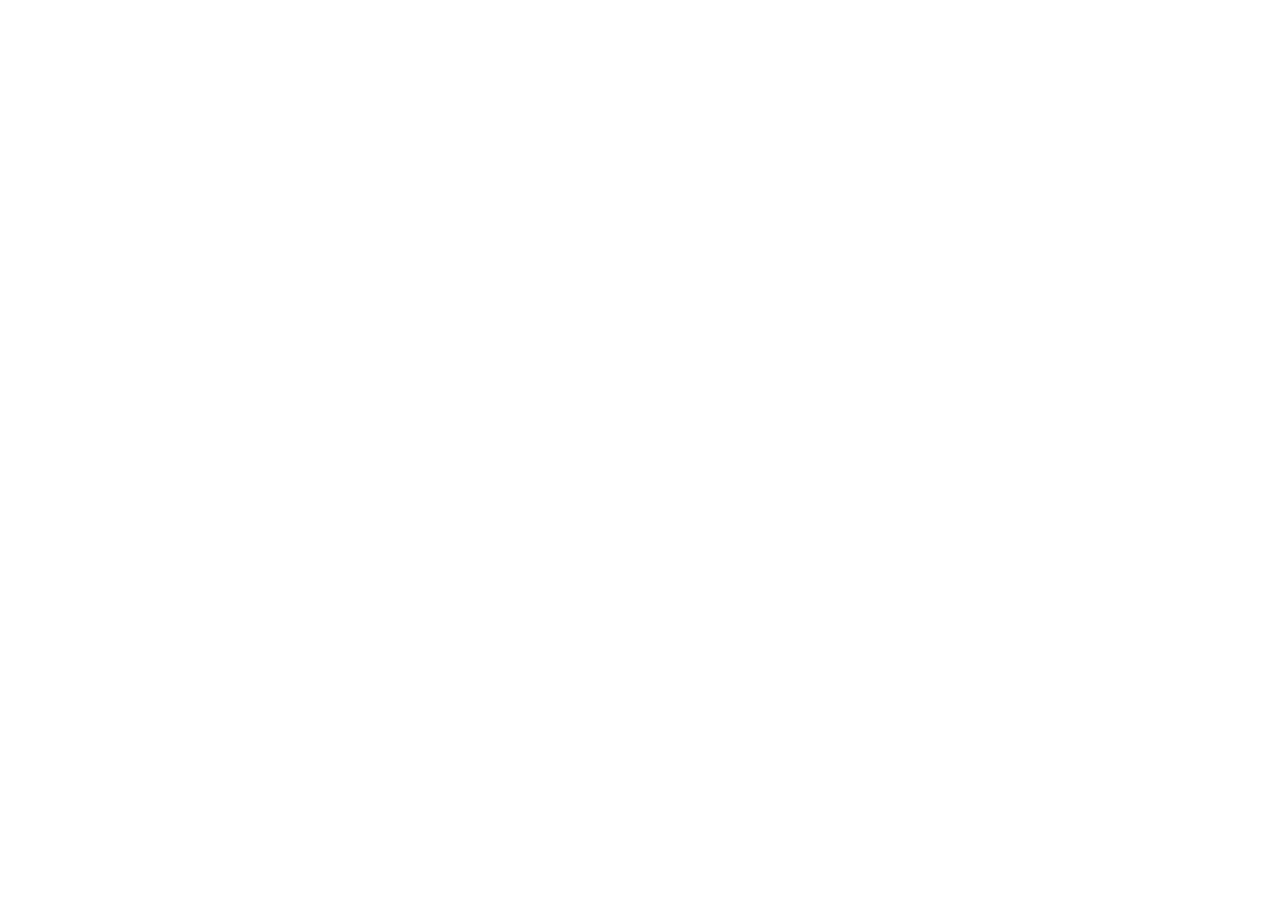
==== index.html @ 380746e8 "Publish teacher language impact initiative" ====
<!doctype html>
<html lang="ar" dir="rtl">
<head>
  <meta charset="utf-8">
  <meta name="viewport" content="width=device-width, initial-scale=1">
  <meta name="theme-color" content="#1B8354">
  <meta name="description" content="مبادرة المعلم لغة وأثر — معهد تعليم اللغة العربية بالجامعة الإسلامية بالمدينة المنورة">
  <title>المعلم لغة وأثر</title>
  <link rel="stylesheet" href="style.css?v=6">
</head>
<body>
  <svg class="svg-sprite" aria-hidden="true" focusable="false">
    <symbol id="i-globe" viewBox="0 0 24 24">
      <circle cx="12" cy="12" r="9"></circle><path d="M3 12h18M12 3c2.5 2.5 3.8 5.5 3.8 9S14.5 18.5 12 21c-2.5-2.5-3.8-5.5-3.8-9S9.5 5.5 12 3Z"></path>
    </symbol>
    <symbol id="i-book" viewBox="0 0 24 24">
      <path d="M4 5.5A2.5 2.5 0 0 1 6.5 3H11a3 3 0 0 1 3 3v15a3 3 0 0 0-3-3H6.5A2.5 2.5 0 0 0 4 20.5v-15Z"></path><path d="M20 5.5A2.5 2.5 0 0 0 17.5 3H14v18a3 3 0 0 1 3-3h.5a2.5 2.5 0 0 1 2.5 2.5v-15Z"></path>
    </symbol>
    <symbol id="i-heart" viewBox="0 0 24 24">
      <path d="M20.8 5.7a5.4 5.4 0 0 0-7.6 0L12 6.9l-1.2-1.2a5.4 5.4 0 1 0-7.6 7.6L12 22l8.8-8.7a5.4 5.4 0 0 0 0-7.6Z"></path>
    </symbol>
    <symbol id="i-levels" viewBox="0 0 24 24">
      <path d="M4 18h4v2H4zM10 13h4v7h-4zM16 6h4v14h-4z"></path><path d="m5 12 5-5 3 3 6-7"></path>
    </symbol>
    <symbol id="i-pen" viewBox="0 0 24 24">
      <path d="m4 20 4.5-1 10-10a2.1 2.1 0 0 0-3-3l-10 10L4 20Z"></path><path d="m14.5 7.5 3 3"></path>
    </symbol>
    <symbol id="i-spark" viewBox="0 0 24 24">
      <path d="m12 2 1.4 4.6L18 8l-4.6 1.4L12 14l-1.4-4.6L6 8l4.6-1.4L12 2ZM19 14l.8 2.2L22 17l-2.2.8L19 20l-.8-2.2L16 17l2.2-.8L19 14ZM5 14l.8 2.2L8 17l-2.2.8L5 20l-.8-2.2L2 17l2.2-.8L5 14Z"></path>
    </symbol>
    <symbol id="i-plus" viewBox="0 0 24 24"><path d="M12 5v14M5 12h14"></path></symbol>
    <symbol id="i-send" viewBox="0 0 24 24"><path d="m22 2-7 20-4-9-9-4 20-7Z"></path><path d="M22 2 11 13"></path></symbol>
    <symbol id="i-quote" viewBox="0 0 24 24"><path d="M9 11H5a4 4 0 0 0-4 4v4h8v-8ZM23 11h-4a4 4 0 0 0-4 4v4h8v-8Z"></path><path d="M5 11c0-3.5 1.6-6.1 4-8M19 11c0-3.5 1.6-6.1 4-8"></path></symbol>
    <symbol id="i-world" viewBox="0 0 24 24"><circle cx="12" cy="12" r="9"></circle><path d="M3.6 9h16.8M3.6 15h16.8M12 3c2 2.2 3 5.2 3 9s-1 6.8-3 9c-2-2.2-3-5.2-3-9s1-6.8 3-9Z"></path></symbol>
    <symbol id="i-shield" viewBox="0 0 24 24"><path d="M12 3 4 6v6c0 5 3.4 8.3 8 10 4.6-1.7 8-5 8-10V6l-8-3Z"></path><path d="m8.5 12 2.2 2.2 4.8-5"></path></symbol>
    <symbol id="i-chevron" viewBox="0 0 24 24"><path d="m9 18 6-6-6-6"></path></symbol>
  </svg>
  <header class="site-header">
    
    <div class="container header-inner">
      <a class="brand" href="#top" aria-label="الجامعة الإسلامية بالمدينة المنورة - العودة إلى بداية الصفحة">
        <img class="iu-logo" src="https://cdn.iu.edu.sa/NDS-iu/assets/img/iu-logo.svg" alt="شعار الجامعة الإسلامية بالمدينة المنورة">
        <span class="brand-unit">معهد تعليم اللغة العربية لغير الناطقين بها</span>
      </a>
      <nav class="nav" id="mainNav" aria-label="التنقل الرئيسي">
        <a href="#about">المبادرة</a>
        <a href="#language">لغة</a>
        <a href="#impact">أثر</a>
        <a href="#wall">جدار الأثر</a>
      </nav>
      <div class="header-actions">
        <button id="menuButton" class="menu-button" type="button" aria-label="فتح القائمة" aria-controls="mainNav" aria-expanded="false">
          <span></span><span></span><span></span>
        </button>
        <button id="languageButton" class="language-button" type="button" title="عرض الصفحة بلغة الطالب">
          <svg class="icon" aria-hidden="true" focusable="false"><use href="#i-globe"></use></svg>
          <span id="languageStatus">لغة الطالب</span>
        </button>
        <a class="btn btn-small" href="#participate"><svg class="icon" aria-hidden="true"><use href="#i-pen"></use></svg><span>شارك بأثرك</span></a>
      </div>
    </div>
    <div class="mobile-nav-wrap" id="mobileNavWrap">
      <nav class="mobile-nav" aria-label="التنقل للجوال">
        <a href="#about">المبادرة</a>
        <a href="#language">لغة</a>
        <a href="#impact">أثر</a>
        <a href="#wall">جدار الأثر</a>
        <a class="mobile-cta" href="#participate"><svg class="icon" aria-hidden="true"><use href="#i-pen"></use></svg><span>شارك بأثرك</span></a>
      </nav>
    </div>
  </header>

  <div class="language-notice" id="languageNotice" hidden>
    <div class="container language-notice-inner">
      <span id="languageNoticeText">يتم ضبط لغة الواجهة تلقائيًا حسب لغة جهاز الطالب.</span>
      <a id="keepArabic" href="?stay=ar">العربية الأصلية</a>
    </div>
  </div>

  <main id="top">
    <section class="hero">
      <div class="hero-pattern" aria-hidden="true"></div>
      <div class="container hero-grid">
        <div class="hero-copy">
          <span class="eyebrow">مبادرة تعليمية بمناسبة اليوم العالمي للمعلم</span>
          <h1 translate="no"><span class="title-main">المعلم</span><br><span class="title-sub">لغة وأثر</span></h1>
          <p class="hero-lead">نتعلّم العربية… ونكتب أثرَ من علّمنا.</p>
          <p class="hero-text">تجربة لغوية تفاعلية تجعل من الاحتفاء بالمعلم موقفًا حقيقيًا لاستخدام العربية في التعبير، والكتابة، والتحدث، واستحضار الأثر.</p>
          <div class="hero-actions">
            <a class="btn" href="#participate"><svg class="icon" aria-hidden="true"><use href="#i-pen"></use></svg><span>ابدأ المشاركة</span></a>
            <a class="btn btn-ghost" href="#language"><svg class="icon" aria-hidden="true"><use href="#i-book"></use></svg><span>استكشف الأنشطة</span></a>
          </div>
          <div class="hero-metrics" aria-label="محاور المبادرة">
            <div><b>4</b><span>مستويات لغوية</span></div>
            <div><b>2</b><span>مساران: لغة وأثر</span></div>
            <div><b>100+</b><span>لغة مساندة للواجهة</span></div>
          </div>
        </div>

        <div class="hero-card">
          <div class="quote-mark">“</div>
          <p translate="no">كان معلمي يطلب مني أن أتحدث بالعربية حتى لو أخطأت. واليوم أصبحت أكثر ثقة.</p>
          <div class="student">
            <span class="avatar">ط</span>
            <div><strong>طالب في المعهد</strong><small>قصة أثر</small></div>
          </div>
          <div class="mini-tags" translate="no"><span>الثقة</span><span>الصبر</span><span>العربية</span></div>
        </div>
      </div>
    </section>

    <section class="section" id="about">
      <div class="container">
        <div class="section-heading">
          <span class="kicker">الغاية</span>
          <h2>تنمية قدرات طلاب معهد تعليم اللغة العربية</h2>
          <p>من خلال أنشطة لغوية قصيرة وهادفة تربط تعلم العربية بتجربة إنسانية أصيلة: أثر المعلم في الطالب.</p>
        </div>
        <div class="pillars">
          <article>
            <span class="feature-icon" aria-hidden="true"><svg class="icon icon-lg"><use href="#i-book"></use></svg></span>
            <span class="num">01</span>
            <h3>استخدام اللغة</h3>
            <p>مفردات وتراكيب وتعبير شفهي وكتابي في سياقات حقيقية.</p>
          </article>
          <article>
            <span class="feature-icon" aria-hidden="true"><svg class="icon icon-lg"><use href="#i-heart"></use></svg></span>
            <span class="num">02</span>
            <h3>توثيق الأثر</h3>
            <p>رسائل وقصص قصيرة تحفظ أثر المعلم في تجربة الطالب.</p>
          </article>
          <article>
            <span class="feature-icon" aria-hidden="true"><svg class="icon icon-lg"><use href="#i-levels"></use></svg></span>
            <span class="num">03</span>
            <h3>تنوع المستويات</h3>
            <p>من جملة بسيطة للمبتدئ إلى قصة ومقال ومقابلة للمتقدم.</p>
          </article>
        </div>
      </div>
    </section>

    <section class="section section-soft" id="language">
      <div class="container">
        <div class="section-heading row-heading">
          <div>
            <span class="kicker">المسار الأول</span>
            <div class="title-with-icon"><span class="section-icon" aria-hidden="true"><svg class="icon icon-lg"><use href="#i-book"></use></svg></span><h2 translate="no">لغة</h2></div>
          </div>
          <p>اختر مستواك، ثم استخدم العربية لتصف المعلم وتعبّر عن أثره. تبقى مفردات التدريب والنماذج بالعربية مهما كانت لغة واجهة الطالب.</p>
        </div>

        <div class="level-tabs" role="tablist" aria-label="المستويات اللغوية">
          <button class="level-tab active" data-level="1">المستوى الأول</button>
          <button class="level-tab" data-level="2">المستوى الثاني</button>
          <button class="level-tab" data-level="3">المستوى الثالث</button>
          <button class="level-tab" data-level="4">المستوى الرابع</button>
        </div>

        <div class="level-panel" id="levelPanel">
          <div>
            <span class="panel-label">مفردات عربية</span>
            <div class="chips" id="levelWords" translate="no"></div>
          </div>
          <div>
            <span class="panel-label">مهمتك</span>
            <h3 id="levelTitle"></h3>
            <p id="levelTask"></p>
            <div class="example" id="levelExample" translate="no"></div>
          </div>
        </div>
      </div>
    </section>

    <section class="section" id="impact">
      <div class="container split">
        <div>
          <span class="kicker">المسار الثاني</span>
          <div class="title-with-icon"><span class="section-icon impact" aria-hidden="true"><svg class="icon icon-lg"><use href="#i-heart"></use></svg></span><h2 translate="no">أثر</h2></div>
          <p class="large-copy">ما الأثر الذي تركه معلمك؟ اختر بداية عربية، ثم أكملها بلغتك العربية أنت.</p>
          <div class="prompt-list" translate="no">
            <button data-prompt="علمني معلمي أن ">علمني…</button>
            <button data-prompt="شجعني معلمي على ">شجعني على…</button>
            <button data-prompt="لن أنسى عندما ">لن أنسى عندما…</button>
            <button data-prompt="أشكره لأنه ">أشكره لأنه…</button>
          </div>
        </div>
        <aside class="impact-card">
          <span class="impact-label"><svg class="icon" aria-hidden="true"><use href="#i-spark"></use></svg><span>معلمي في ثلاث كلمات</span></span>
          <div class="word-cloud" id="wordCloud" translate="no">
            <b>الصبر</b><span>العلم</span><strong>القدوة</strong><i>التشجيع</i><span>الرحمة</span><b>الإخلاص</b>
          </div>
          <form id="threeWordsForm">
            <label for="threeWords">أضف ثلاث كلمات عربية</label>
            <input id="threeWords" maxlength="40" placeholder="مثال: صبور، مشجع، قدوة" translate="no">
            <button class="btn btn-dark" type="submit"><svg class="icon" aria-hidden="true"><use href="#i-plus"></use></svg><span>أضفها</span></button>
          </form>
        </aside>
      </div>
    </section>

    <section class="section section-dark" id="participate">
      <div class="container form-grid">
        <div>
          <span class="kicker kicker-light">شارك الآن</span>
          <h2>اكتب أثرَ معلمك</h2>
          <p>اكتب رسالة قصيرة بالعربية. يمكن أن تبدأ بجملة واحدة فقط؛ الأهم أن تكون من تجربتك.</p>
          <div class="privacy-note"><svg class="icon" aria-hidden="true"><use href="#i-shield"></use></svg><span>لغة الإرشادات تتكيف مع الطالب، أما الإجابة فهدفها ممارسة العربية. تُرسل المشاركة إلى إدارة المبادرة للمراجعة، ويظهر اسمك ودولتك ومستواك ورسالتك للعامة بعد اعتمادها. يمكنك ترك الاسم فارغًا.</span></div>
        </div>

        <form class="impact-form" id="impactForm">
          <div class="field-grid">
            <label>اسم الطالب <small>(اختياري)</small>
              <input name="student" maxlength="40" placeholder="اسمك">
            </label>
            <label>الدولة
              <input name="country" maxlength="40" placeholder="مثال: إندونيسيا" required>
            </label>
          </div>
          <div class="field-grid">
            <label>المستوى
              <select name="level" required>
                <option value="">اختر</option>
                <option>المستوى الأول</option>
                <option>المستوى الثاني</option>
                <option>المستوى الثالث</option>
                <option>المستوى الرابع</option>
              </select>
            </label>
            <label>اسم المعلم <small>(اختياري)</small>
              <input name="teacher" maxlength="40" placeholder="اسم المعلم">
            </label>
          </div>
          <label>رسالتك بالعربية
            <textarea id="messageField" name="message" maxlength="280" rows="5" placeholder="علمني معلمي أن..." required translate="no"></textarea>
            <span class="counter"><b id="charCount">0</b>/280</span>
          </label>
          <button class="btn btn-light" type="submit"><svg class="icon" aria-hidden="true"><use href="#i-send"></use></svg><span>أرسل للمراجعة</span></button>
          <p class="form-status" id="formStatus" role="status"></p>
        </form>
      </div>
    </section>

    <section class="section" id="wall">
      <div class="container">
        <div class="section-heading row-heading">
          <div>
            <span class="kicker">قصص الطلاب</span>
            <div class="title-with-icon"><span class="section-icon quote" aria-hidden="true"><svg class="icon icon-lg"><use href="#i-quote"></use></svg></span><h2>جدار الأثر</h2></div>
          </div>
          <p>نماذج من الكلمات العربية التي تبقى بعد انتهاء الدرس.</p>
        </div>
        <p id="wallStatus" role="status"></p>
        <button id="wallRetry" class="btn btn-ghost" type="button">تحديث المشاركات</button>
        <div class="wall-grid" id="wallGrid" translate="no"></div>
      </div>
    </section>

    <section class="section section-soft">
      <div class="container closing">
        <span class="kicker">من العالم إلى المدينة</span>
        <div class="title-with-icon title-center"><span class="section-icon world" aria-hidden="true"><svg class="icon icon-lg"><use href="#i-world"></use></svg></span><h2>لغة تجمعنا، وأثر يبقى.</h2></div>
        <p>طلاب من ثقافات متعددة يلتقون في المدينة المنورة ويتعلمون العربية، ولكل واحد منهم قصة مع معلم ترك أثرًا.</p>
        <a class="btn" href="#participate"><svg class="icon" aria-hidden="true"><use href="#i-pen"></use></svg><span>اكتب قصتك</span></a>
      </div>
    </section>
  </main>

  <footer>
    <div class="container footer-inner">
      <div>
        <strong translate="no">المعلم لغة وأثر</strong>
        <span>معهد تعليم اللغة العربية لغير الناطقين بها</span>
      </div>
      <small>نموذج أولي للمبادرة — الجامعة الإسلامية بالمدينة المنورة</small>
    </div>
  </footer>

  <script src="supabase-config.js?v=1"></script>
  <script src="supabase-client.js?v=1"></script>
  <script src="script.js?v=7"></script>
</body>
</html>
---- style.css ----
:root{
  --green:#1B8354;
  --green-2:#166A45;
  --green-3:#F3FCF6;
  --green-pressed:#104631;
  --ink:#161616;
  --cream:#F8F9FB;
  --gold:#DBA102;
  --purple:#80519F;
  --white:#FFFFFF;
  --line:#D2D6DB;
  --muted:#596472;
  --control:#6C737F;
  --shadow:0 4px 8px -2px rgba(16,24,40,.10),0 2px 4px -2px rgba(16,24,40,.06);
  --radius:4px;
}
*{box-sizing:border-box;min-width:0}
html{scroll-behavior:smooth;-webkit-text-size-adjust:100%;text-size-adjust:100%}
body{margin:0;font-family:"Tahoma","Arial","Noto Sans Arabic",sans-serif;color:var(--ink);background:#fff;line-height:1.8;overflow-x:hidden}
img,svg,video,canvas{max-width:100%;height:auto}
a{text-decoration:none;color:inherit}
button,input,textarea,select{font:inherit;max-width:100%}
button,a,input,select,textarea{-webkit-tap-highlight-color:transparent}
button,.btn,.level-tab,.prompt-list button,.language-button,.menu-button{touch-action:manipulation}
.container{width:min(1120px,calc(100% - 36px));margin-inline:auto}

.site-header{position:sticky;top:0;z-index:50;background:rgba(255,255,255,.95);backdrop-filter:blur(14px);border-bottom:1px solid rgba(0,108,53,.08)}
.header-inner{min-height:78px;display:flex;align-items:center;gap:22px}
.brand{display:flex;align-items:center;gap:12px;margin-inline-end:auto;min-width:210px}
.brand-mark{flex:0 0 42px;width:42px;height:42px;display:grid;place-items:center;background:var(--green);color:#fff;border-radius:50%;font-size:22px;font-weight:800;box-shadow:inset 0 0 0 4px rgba(255,255,255,.18)}
.brand strong,.brand small{display:block;line-height:1.45}.brand strong{font-size:14px}.brand small{color:var(--muted);font-size:11px}
.nav{display:flex;gap:20px;font-size:14px;align-items:center}.nav a{white-space:nowrap}.nav a:hover{color:var(--green-2)}
.header-actions{display:flex;align-items:center;gap:9px;flex:0 0 auto}
.language-button{min-height:42px;display:flex;align-items:center;gap:6px;border:1px solid var(--line);background:#fff;border-radius:999px;padding:8px 12px;color:var(--ink);cursor:pointer;font-size:12px;white-space:nowrap}
.language-button:hover{background:var(--green-3);border-color:#BFDCCB}
.menu-button{display:none;width:44px;height:44px;border:1px solid var(--line);background:#fff;border-radius:12px;align-items:center;justify-content:center;flex-direction:column;gap:4px;cursor:pointer}
.menu-button span{display:block;width:19px;height:2px;background:var(--ink);border-radius:99px;transition:.2s}
.menu-button[aria-expanded="true"] span:nth-child(1){transform:translateY(6px) rotate(45deg)}
.menu-button[aria-expanded="true"] span:nth-child(2){opacity:0}
.menu-button[aria-expanded="true"] span:nth-child(3){transform:translateY(-6px) rotate(-45deg)}
.mobile-nav-wrap{display:none}
.mobile-nav{display:grid;gap:4px;padding:8px 18px 16px}
.mobile-nav a{padding:12px 14px;border-radius:12px;font-weight:700}
.mobile-nav a:hover,.mobile-nav a:focus-visible{background:var(--green-3)}
.mobile-nav .mobile-cta{background:var(--green);color:#fff;text-align:center}
.language-notice{background:#161616;color:#fff;font-size:12px}
.language-notice-inner{min-height:38px;display:flex;align-items:center;justify-content:center;gap:16px;padding-block:6px}
.language-notice a{color:#f2dda7;text-decoration:underline}

.btn{display:inline-flex;align-items:center;justify-content:center;min-height:46px;padding:13px 22px;border-radius:999px;border:1px solid var(--green);background:var(--green);color:#fff;font-weight:700;cursor:pointer;transition:.2s;text-align:center}
.btn:hover{transform:translateY(-1px);background:var(--green-2)}.btn-small{min-height:40px;padding:9px 16px;font-size:13px}.btn-ghost{background:transparent;color:var(--green)}.btn-dark{background:#161616;border-color:#161616}.btn-light{background:#fff;color:var(--green);border-color:#fff}

.hero{position:relative;overflow:hidden;background:linear-gradient(135deg,#f5f8f5 0%,#fff 48%,#edf5f1 100%);padding:clamp(58px,8vw,92px) 0 clamp(56px,7vw,76px)}
.hero-pattern{position:absolute;inset:-80px -80px auto auto;width:min(420px,65vw);aspect-ratio:1;border:1px solid rgba(0,108,53,.10);border-radius:50%;box-shadow:0 0 0 44px rgba(0,108,53,.03),0 0 0 88px rgba(0,108,53,.02)}
.hero-grid{display:grid;grid-template-columns:minmax(0,1.2fr) minmax(300px,.8fr);gap:clamp(34px,6vw,72px);align-items:center;position:relative}
.eyebrow,.kicker{display:inline-block;color:var(--green);font-size:13px;font-weight:800;letter-spacing:.04em;margin-bottom:12px}
.hero h1{font-size:clamp(48px,7vw,92px);line-height:1.04;margin:0 0 20px;letter-spacing:-.045em;overflow-wrap:anywhere}.hero h1 span{color:var(--green)}
.hero-lead{font-size:clamp(20px,2.3vw,25px);font-weight:700;margin:0 0 12px}.hero-text{max-width:690px;color:var(--muted);font-size:clamp(15px,1.6vw,17px)}
.hero-actions{display:flex;gap:12px;margin-top:28px;flex-wrap:wrap}
.hero-metrics{display:grid;grid-template-columns:repeat(3,minmax(0,1fr));gap:20px;margin-top:40px;padding-top:24px;border-top:1px solid var(--line)}
.hero-metrics div{display:flex;flex-direction:column}.hero-metrics b{font-size:26px;color:var(--green)}.hero-metrics span{font-size:12px;color:var(--muted)}
.hero-card{background:var(--green);color:#fff;border-radius:32px;padding:clamp(26px,4vw,34px);box-shadow:var(--shadow);transform:rotate(-1.2deg);position:relative;overflow:hidden;max-width:100%}
.hero-card:after{content:"";position:absolute;width:180px;height:180px;border-radius:50%;border:1px solid rgba(255,255,255,.15);inset-inline-start:-60px;bottom:-70px}
.quote-mark{font-size:72px;line-height:.8;color:#D1AE64}.hero-card>p{font-size:clamp(18px,2.2vw,22px);line-height:1.8}
.student{display:flex;gap:12px;align-items:center}.student .avatar{flex:0 0 42px;width:42px;height:42px;border-radius:50%;display:grid;place-items:center;background:#fff;color:var(--green);font-weight:800}
.student strong,.student small{display:block}.student small{opacity:.7}.mini-tags{display:flex;gap:8px;margin-top:26px;flex-wrap:wrap}.mini-tags span{border:1px solid rgba(255,255,255,.24);padding:6px 10px;border-radius:99px;font-size:12px}

.section{padding:clamp(58px,8vw,86px) 0}.section-soft{background:var(--cream)}.section-dark{background:var(--green);color:#fff}
.section-heading{max-width:760px;margin-bottom:38px}.section-heading h2,.split h2,.form-grid h2,.closing h2{font-size:clamp(32px,5vw,58px);line-height:1.2;margin:0 0 14px;overflow-wrap:anywhere}
.section-heading p,.large-copy,.form-grid>div>p,.closing p{font-size:clamp(16px,1.8vw,18px);color:var(--muted);margin:0}
.row-heading{max-width:none;display:flex;justify-content:space-between;align-items:end;gap:36px}.row-heading>p{max-width:500px}
.pillars{display:grid;grid-template-columns:repeat(3,minmax(0,1fr));gap:18px}.pillars article{border:1px solid var(--line);border-radius:var(--radius);padding:clamp(22px,3vw,28px);background:#fff}
.pillars .num{color:var(--gold);font-weight:800}.pillars h3{font-size:23px;margin:26px 0 8px}.pillars p{color:var(--muted);margin:0}

.level-tabs{display:flex;gap:10px;flex-wrap:wrap;margin-bottom:22px}.level-tab{min-height:44px;border:1px solid #D7E3DC;background:#fff;color:var(--ink);padding:10px 18px;border-radius:999px;cursor:pointer}
.level-tab.active{background:var(--green);color:#fff;border-color:var(--green)}
.level-panel{display:grid;grid-template-columns:minmax(0,.8fr) minmax(0,1.2fr);gap:clamp(26px,4vw,44px);background:#fff;border:1px solid var(--line);padding:clamp(24px,4vw,34px);border-radius:28px;box-shadow:0 12px 40px rgba(0,75,38,.05)}
.panel-label{display:block;color:var(--gold);font-size:12px;font-weight:800;margin-bottom:10px}.chips{display:flex;gap:8px;flex-wrap:wrap}.chips span{background:var(--green-3);padding:7px 11px;border-radius:10px;color:var(--green);font-size:14px}
.level-panel h3{font-size:clamp(22px,3vw,26px);margin:0 0 8px}.level-panel p{color:var(--muted)}.example{margin-top:18px;padding:18px;border-inline-start:4px solid var(--gold);background:#FAF8F3;border-radius:12px}

.split{display:grid;grid-template-columns:repeat(2,minmax(0,1fr));gap:clamp(34px,6vw,70px);align-items:center}
.prompt-list{display:grid;grid-template-columns:repeat(2,minmax(0,1fr));gap:10px;margin-top:26px}.prompt-list button{min-height:54px;border:1px solid var(--line);background:#fff;padding:16px;text-align:start;border-radius:14px;cursor:pointer;color:var(--green);font-weight:800}
.prompt-list button:hover{background:var(--green-3)}
.impact-card{background:var(--cream);border-radius:30px;padding:clamp(24px,4vw,32px);border:1px solid #E6E1D7}.impact-label{font-weight:800;color:var(--green)}
.word-cloud{min-height:190px;display:flex;align-items:center;justify-content:center;gap:16px 22px;flex-wrap:wrap;padding:28px}.word-cloud b{font-size:30px;color:var(--green)}.word-cloud strong{font-size:24px}.word-cloud i{font-style:normal;color:var(--gold);font-size:20px}
.impact-card form{display:grid;gap:10px}
.impact-card input,.impact-form input,.impact-form select,.impact-form textarea{width:100%;border:1px solid rgba(0,108,53,.18);border-radius:12px;padding:13px 14px;background:#fff;outline:none;font-size:16px}
.impact-card input,.impact-form input,.impact-form select{min-height:48px}
.impact-card input:focus,.impact-form input:focus,.impact-form select:focus,.impact-form textarea:focus{border-color:var(--gold);box-shadow:0 0 0 3px rgba(184,154,91,.13)}

.form-grid{display:grid;grid-template-columns:minmax(0,.75fr) minmax(0,1.25fr);gap:clamp(34px,5vw,60px);align-items:start}
.section-dark .kicker{color:#D1AE64}.form-grid>div>p{color:rgba(255,255,255,.75)}
.privacy-note{margin-top:26px;padding:14px 16px;border:1px solid rgba(255,255,255,.18);border-radius:14px;font-size:12px;color:rgba(255,255,255,.75)}
.impact-form{background:#fff;color:var(--ink);border-radius:28px;padding:clamp(22px,4vw,28px);box-shadow:0 24px 60px rgba(0,0,0,.13);display:grid;gap:16px}
.field-grid{display:grid;grid-template-columns:repeat(2,minmax(0,1fr));gap:14px}.impact-form label{font-weight:700;font-size:13px}.impact-form label small{font-weight:400;color:var(--muted)}
.impact-form textarea{resize:vertical;min-height:140px}.counter{display:block;text-align:end;color:var(--muted);font-size:11px}.form-status{min-height:22px;margin:0;color:var(--green);font-size:13px}

.wall-grid{display:grid;grid-template-columns:repeat(3,minmax(0,1fr));gap:16px}.wall-card{border:1px solid var(--line);border-radius:22px;padding:24px;background:#fff;display:flex;flex-direction:column;gap:18px;min-height:230px}
.wall-card .flag{font-size:12px;color:var(--gold);font-weight:800}.wall-card blockquote{margin:0;font-size:17px;line-height:1.9;flex:1;overflow-wrap:anywhere}
.wall-card footer{background:none;color:var(--muted);font-size:12px;border-top:1px solid var(--line);padding-top:14px}.wall-card.new{animation:pop .35s ease both}
@keyframes pop{from{opacity:0;transform:translateY(8px)}to{opacity:1;transform:none}}
.closing{text-align:center;max-width:760px}.closing p{margin:0 auto 26px}
.footer-inner{min-height:110px;display:flex;align-items:center;justify-content:space-between;gap:30px}.footer-inner strong,.footer-inner span{display:block}.footer-inner span,.footer-inner small{color:var(--muted);font-size:12px}

html[dir="ltr"] .hero-card{transform:rotate(1.2deg)}
html[dir="ltr"] [translate="no"]{direction:rtl;text-align:right}

@media (min-width:1180px){
  .container{width:min(1180px,calc(100% - 64px))}
  .hero-grid{grid-template-columns:minmax(0,1.15fr) minmax(360px,.85fr)}
}

@media (min-width:768px) and (max-width:1099px){
  .container{width:min(920px,calc(100% - 48px))}
  .nav{display:none}
  .menu-button{display:flex}
  .hero-grid{grid-template-columns:minmax(0,1fr) minmax(280px,.72fr);gap:34px}
  .hero h1{font-size:clamp(52px,7.2vw,72px)}
  .hero-card>p{font-size:19px}
  .pillars{grid-template-columns:repeat(3,minmax(0,1fr));gap:14px}
  .split{grid-template-columns:1fr 1fr;gap:32px}
  .form-grid{grid-template-columns:.8fr 1.2fr;gap:34px}
  .wall-grid{grid-template-columns:repeat(2,minmax(0,1fr))}
}

@media (max-width:767px){
  .container{width:min(100% - 28px,620px)}
  .header-inner{min-height:68px;gap:8px}
  .brand{min-width:0;flex:1}
  .brand-mark{flex-basis:36px;width:36px;height:36px;font-size:19px}
  .brand strong{font-size:11px;white-space:nowrap;overflow:hidden;text-overflow:ellipsis}
  .brand small{display:none}
  .nav{display:none}
  .menu-button{display:flex;order:3}
  .header-actions{gap:6px}
  .header-actions .btn-small{display:none}
  .language-button{min-width:44px;width:44px;height:44px;padding:0;justify-content:center;border-radius:12px}
  .language-button #languageStatus{display:none}
  .mobile-nav-wrap{display:grid;grid-template-rows:0fr;transition:grid-template-rows .22s ease;border-top:1px solid transparent}
  .mobile-nav-wrap.open{grid-template-rows:1fr;border-top-color:var(--line)}
  .mobile-nav{overflow:hidden}
  .language-notice-inner{text-align:center;flex-direction:column;gap:2px;padding:8px 0}
  .hero{padding-top:52px}
  .hero-grid{grid-template-columns:1fr;gap:32px}
  .hero h1{font-size:clamp(45px,14vw,62px)}
  .hero-card{transform:none;max-width:none;border-radius:24px}
  html[dir="ltr"] .hero-card{transform:none}
  .hero-actions{display:grid;grid-template-columns:1fr}
  .hero-actions .btn{width:100%}
  .hero-metrics{gap:10px;margin-top:30px}
  .hero-metrics b{font-size:22px}.hero-metrics span{font-size:10px;line-height:1.45}
  .row-heading{align-items:start;flex-direction:column;gap:10px}
  .pillars{grid-template-columns:1fr}
  .level-tabs{display:grid;grid-template-columns:repeat(2,minmax(0,1fr))}
  .level-tab{width:100%;padding-inline:10px}
  .level-panel{grid-template-columns:1fr;border-radius:22px}
  .split,.form-grid{grid-template-columns:1fr}
  .prompt-list{grid-template-columns:1fr}
  .prompt-list button{min-height:56px}
  .word-cloud{min-height:160px;padding-inline:10px}
  .field-grid{grid-template-columns:1fr}
  .impact-form{border-radius:22px}
  .impact-form .btn{width:100%}
  .wall-grid{grid-template-columns:1fr}
  .wall-card{min-height:auto}
  .footer-inner{align-items:flex-start;flex-direction:column;padding:28px 0;min-height:auto}
}

@media (max-width:390px){
  .container{width:calc(100% - 22px)}
  .brand strong{max-width:190px}
  .hero h1{font-size:43px}
  .hero-metrics{grid-template-columns:1fr;gap:6px}
  .hero-metrics div{padding:8px 0;border-bottom:1px solid var(--line)}
  .hero-metrics div:last-child{border-bottom:0}
  .level-tabs{grid-template-columns:1fr}
  .section-heading h2,.split h2,.form-grid h2,.closing h2{font-size:31px}
}

@media (hover:none){
  .btn:hover{transform:none}
}

@media (prefers-reduced-motion:reduce){
  html{scroll-behavior:auto}
  *,*::before,*::after{animation-duration:.01ms!important;animation-iteration-count:1!important;transition-duration:.01ms!important}
}


/* University official digital identity alignment:
   official IU logo + Platforms Code design tokens */
.site-header{
  background:rgba(255,255,255,.98);
  border-bottom:1px solid var(--line);
  box-shadow:0 1px 2px rgba(16,24,40,.04);
}
.header-inner{min-height:84px}
.brand{
  gap:18px;
  min-width:0;
  align-items:center;
}
.iu-logo{
  width:178px;
  height:auto;
  max-height:58px;
  object-fit:contain;
  flex:0 0 auto;
}
.brand-unit{
  padding-inline-start:18px;
  border-inline-start:1px solid var(--line);
  color:var(--green-pressed);
  font-size:13px;
  font-weight:600;
  line-height:1.55;
  max-width:220px;
}
.nav a{
  color:#384250;
  font-weight:500;
}
.nav a:hover{color:var(--green)}
.language-button{
  border-color:var(--line);
  border-radius:var(--radius);
  color:#384250;
}
.menu-button{border-radius:var(--radius)}
.btn{
  border-radius:var(--radius);
  background:var(--green);
  border-color:var(--green);
  min-height:44px;
  box-shadow:none;
}
.btn:hover{background:var(--green-2);border-color:var(--green-2)}
.btn:active{background:var(--green-pressed);border-color:var(--green-pressed)}
.btn-ghost{
  background:#fff;
  color:var(--green);
  border-color:var(--green);
}
.btn-ghost:hover{background:var(--green-3);color:var(--green-pressed)}

.hero{
  background:
    linear-gradient(90deg,rgba(255,255,255,.97) 0%,rgba(255,255,255,.94) 56%,rgba(243,252,246,.90) 100%),
    url("https://iu.edu.sa/media/Slides/iu-gate-sunset.webp?width=1200&format=webp&quality=70&token=N7SQ6H%2FKdkxufHqJGtOv4z6BuAit31414y%2BHa2KJNxo%3D");
  background-size:cover;
  background-position:center;
}
.hero:after{display:none}
.hero-pattern{display:none}
.hero h1 .title-main{color:var(--ink)}
.hero h1 .title-sub{color:var(--green)}
.eyebrow,.kicker{
  color:var(--green);
  letter-spacing:0;
}
.hero-card{
  background:#fff;
  color:var(--ink);
  border:1px solid var(--line);
  border-top:4px solid var(--green);
  box-shadow:var(--shadow);
  border-radius:var(--radius);
  transform:none;
}
.hero-card:after,.hero-card:before{display:none}
.quote-mark{color:var(--gold)}
.student .avatar{
  background:var(--green-3);
  color:var(--green);
  border:1px solid #B8EACB;
}
.student small{color:var(--muted);opacity:1}
.mini-tags span{
  border-color:#B8EACB;
  color:var(--green-pressed);
  background:var(--green-3);
}

.section-soft{background:var(--cream)}
.section-dark{
  background:var(--green-pressed);
}
.pillars article,.level-panel,.impact-card,.wall-card,.impact-form{
  border-radius:var(--radius);
  box-shadow:none;
}
.pillars article{
  border:1px solid var(--line);
  border-top:4px solid var(--green);
}
.pillars article:nth-child(2){border-top-color:var(--gold)}
.pillars article:nth-child(3){border-top-color:var(--purple)}
.level-tab{border-radius:var(--radius);border-color:var(--line)}
.level-tab.active{
  background:var(--green);
  border-color:var(--green);
  box-shadow:none;
}
.level-panel{border:1px solid var(--line)}
.chips span{
  border:1px solid #B8EACB;
  background:var(--green-3);
  border-radius:var(--radius);
}
.example{
  border-inline-start-color:var(--green);
  border-radius:var(--radius);
  background:var(--green-3);
}
.prompt-list button{
  border-radius:var(--radius);
  border-color:var(--line);
}
.impact-card{
  border:1px solid var(--line);
  border-top:4px solid var(--gold);
  background:#fff;
}
.impact-card input,.impact-form input,.impact-form select,.impact-form textarea{
  border-radius:var(--radius);
  border-color:var(--control);
}
.impact-form{
  border:1px solid var(--line);
  box-shadow:var(--shadow);
}
.wall-card{
  border:1px solid var(--line);
  border-top:3px solid var(--green);
}
.wall-card:nth-child(3n+2){border-top-color:var(--gold)}
.wall-card:nth-child(3n+3){border-top-color:var(--purple)}
footer{
  background:#fff;
  border-top:1px solid var(--line);
}
.footer-inner strong{color:var(--green)}

@media(max-width:767px){
  .header-inner{min-height:70px}
  .iu-logo{width:126px;max-height:44px}
  .brand-unit{display:none}
}
@media(max-width:390px){
  .iu-logo{width:116px}
}

/* Built-in SVG icon system: no external icon library dependency */
.svg-sprite{position:absolute;width:0;height:0;overflow:hidden}
.icon{width:1.15em;height:1.15em;flex:0 0 auto;fill:none;stroke:currentColor;stroke-width:1.8;stroke-linecap:round;stroke-linejoin:round}
.icon-lg{width:24px;height:24px}
.btn,.mobile-cta,.impact-label,.privacy-note,.title-with-icon{display:flex;align-items:center;gap:9px}
.btn .icon{width:18px;height:18px}
.mobile-cta{justify-content:center}
.feature-icon,.section-icon{
  width:44px;height:44px;display:grid;place-items:center;
  background:var(--green-3);color:var(--green);border:1px solid #B8EACB;border-radius:4px;
}
.pillars article:nth-child(2) .feature-icon{background:#FFF8E1;color:#8C6A00;border-color:#F0D67B}
.pillars article:nth-child(3) .feature-icon{background:#F7F1FA;color:var(--purple);border-color:#D9C5E5}
.pillars .num{display:block;margin-top:18px}
.title-with-icon{align-items:center;margin-bottom:10px}
.title-with-icon h2{margin:0}
.section-icon.impact{background:#FFF4F4;color:#A33D3D;border-color:#F0C2C2}
.section-icon.quote{background:#FFF8E1;color:#8C6A00;border-color:#F0D67B}
.section-icon.world{background:#F7F1FA;color:var(--purple);border-color:#D9C5E5}
.title-center{justify-content:center}
.impact-label{font-weight:700}
.privacy-note{align-items:flex-start}
.privacy-note .icon{margin-top:2px;min-width:18px}
button:focus-visible,a:focus-visible,input:focus-visible,select:focus-visible,textarea:focus-visible{
  outline:3px solid rgba(27,131,84,.28);
  outline-offset:3px;
}
button:disabled{opacity:.55;cursor:not-allowed}
.menu-button:focus-visible,.language-button:focus-visible{outline:3px solid rgba(27,131,84,.28);outline-offset:2px}
@media(max-width:767px){
  .feature-icon,.section-icon{width:40px;height:40px}
  .title-center{flex-direction:column}
}
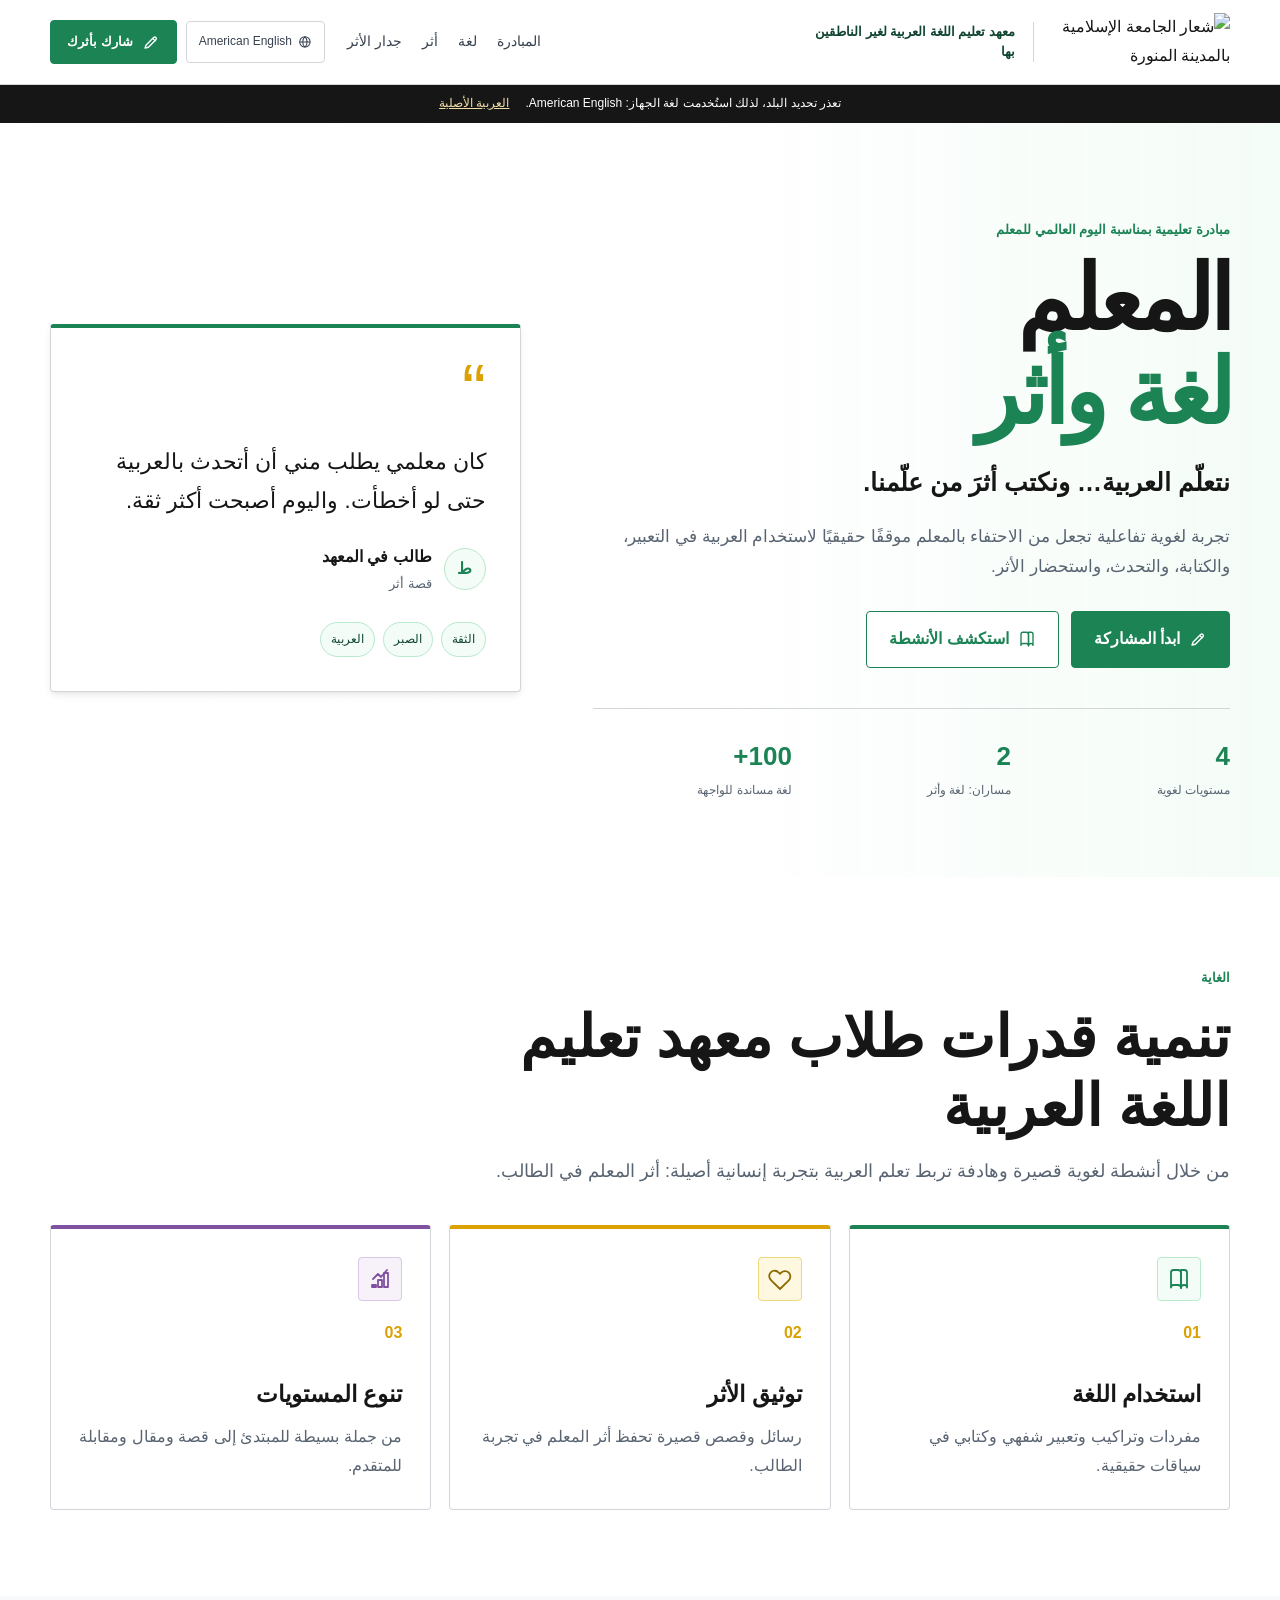
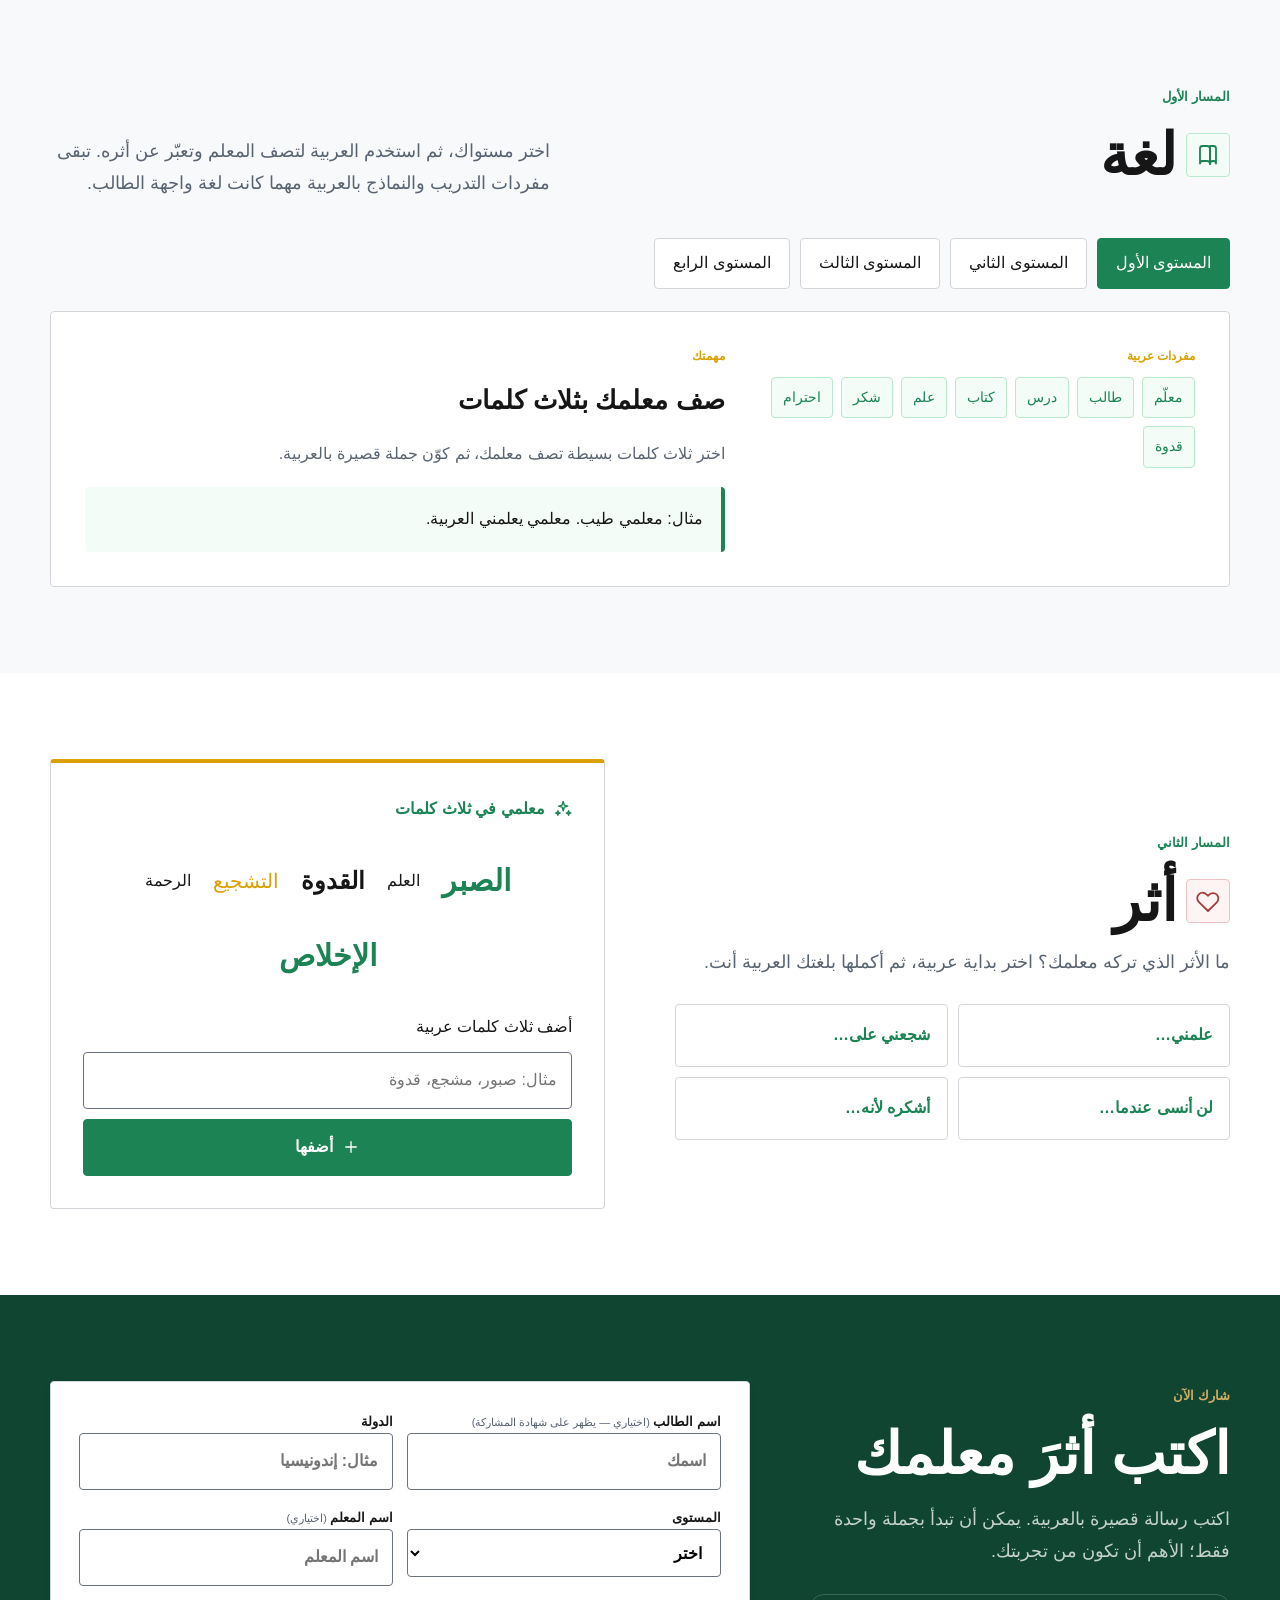
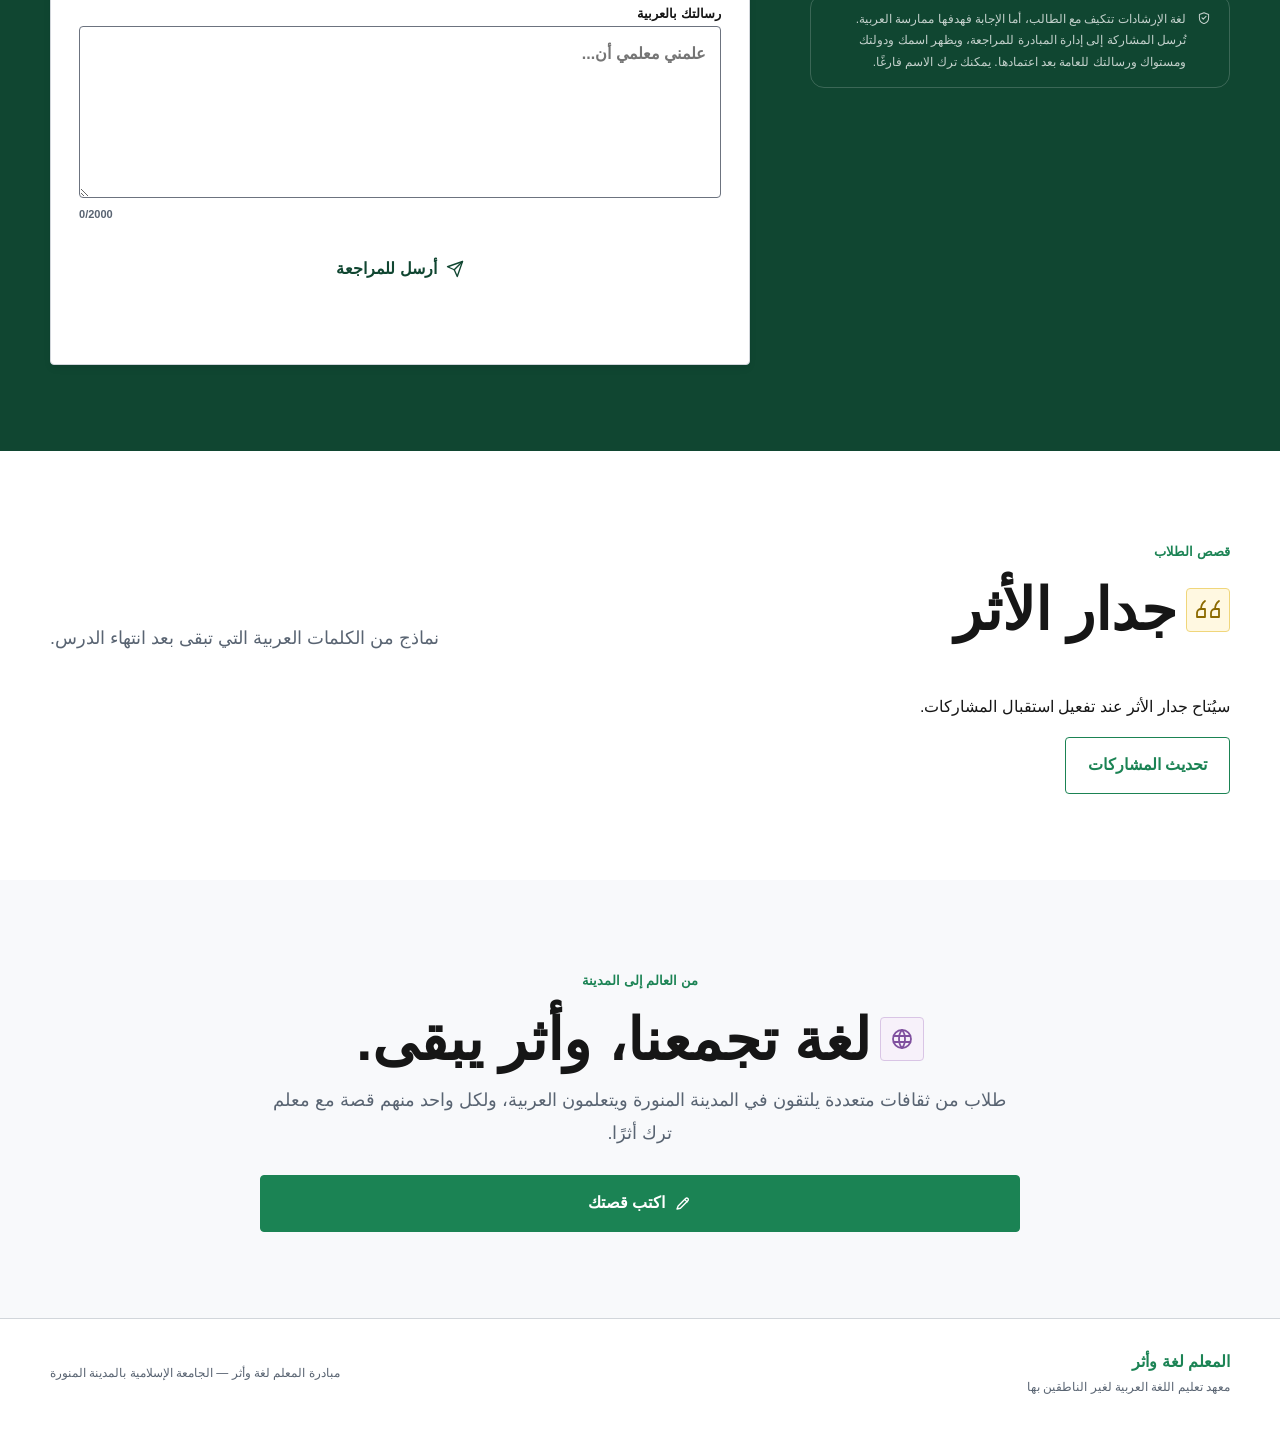
==== commit c93f174b: "Prepare initiative launch and printable participation certificates" ====
--- a/index.html
+++ b/index.html
@@ -6,7 +6,8 @@
   <meta name="theme-color" content="#1B8354">
   <meta name="description" content="مبادرة المعلم لغة وأثر — معهد تعليم اللغة العربية بالجامعة الإسلامية بالمدينة المنورة">
   <title>المعلم لغة وأثر</title>
-  <link rel="stylesheet" href="style.css?v=6">
+  <link rel="icon" type="image/svg+xml" href="favicon.svg">
+  <link rel="stylesheet" href="style.css?v=7">
 </head>
 <body>
   <svg class="svg-sprite" aria-hidden="true" focusable="false">
@@ -49,7 +50,7 @@
         <a href="#wall">جدار الأثر</a>
       </nav>
       <div class="header-actions">
-        <button id="menuButton" class="menu-button" type="button" aria-label="فتح القائمة" aria-controls="mainNav" aria-expanded="false">
+        <button id="menuButton" class="menu-button" type="button" aria-label="فتح القائمة" aria-controls="mobileNavWrap" aria-expanded="false">
           <span></span><span></span><span></span>
         </button>
         <button id="languageButton" class="language-button" type="button" title="عرض الصفحة بلغة الطالب">
@@ -59,7 +60,7 @@
         <a class="btn btn-small" href="#participate"><svg class="icon" aria-hidden="true"><use href="#i-pen"></use></svg><span>شارك بأثرك</span></a>
       </div>
     </div>
-    <div class="mobile-nav-wrap" id="mobileNavWrap">
+    <div class="mobile-nav-wrap" id="mobileNavWrap" inert aria-hidden="true">
       <nav class="mobile-nav" aria-label="التنقل للجوال">
         <a href="#about">المبادرة</a>
         <a href="#language">لغة</a>
@@ -209,7 +210,7 @@
 
         <form class="impact-form" id="impactForm">
           <div class="field-grid">
-            <label>اسم الطالب <small>(اختياري)</small>
+            <label>اسم الطالب <small>(اختياري — يظهر على شهادة المشاركة)</small>
               <input name="student" maxlength="40" placeholder="اسمك">
             </label>
             <label>الدولة
@@ -231,8 +232,8 @@
             </label>
           </div>
           <label>رسالتك بالعربية
-            <textarea id="messageField" name="message" maxlength="280" rows="5" placeholder="علمني معلمي أن..." required translate="no"></textarea>
-            <span class="counter"><b id="charCount">0</b>/280</span>
+            <textarea id="messageField" name="message" maxlength="2000" rows="5" placeholder="علمني معلمي أن..." required translate="no"></textarea>
+            <span class="counter"><b id="charCount">0</b>/2000</span>
           </label>
           <button class="btn btn-light" type="submit"><svg class="icon" aria-hidden="true"><use href="#i-send"></use></svg><span>أرسل للمراجعة</span></button>
           <p class="form-status" id="formStatus" role="status"></p>
@@ -271,12 +272,12 @@
         <strong translate="no">المعلم لغة وأثر</strong>
         <span>معهد تعليم اللغة العربية لغير الناطقين بها</span>
       </div>
-      <small>نموذج أولي للمبادرة — الجامعة الإسلامية بالمدينة المنورة</small>
+      <small>مبادرة المعلم لغة وأثر — الجامعة الإسلامية بالمدينة المنورة</small>
     </div>
   </footer>
 
   <script src="supabase-config.js?v=1"></script>
-  <script src="supabase-client.js?v=1"></script>
-  <script src="script.js?v=7"></script>
+  <script src="supabase-client.js?v=2"></script>
+  <script src="script.js?v=8"></script>
 </body>
 </html>
--- a/style.css
+++ b/style.css
@@ -110,6 +110,12 @@
   .hero-grid{grid-template-columns:minmax(0,1.15fr) minmax(360px,.85fr)}
 }
 
+@media (max-width:1099px){
+  .mobile-nav-wrap{display:grid;grid-template-rows:0fr;transition:grid-template-rows .22s ease;border-top:1px solid transparent}
+  .mobile-nav-wrap.open{grid-template-rows:1fr;border-top-color:var(--line)}
+  .mobile-nav{overflow:hidden}
+}
+
 @media (min-width:768px) and (max-width:1099px){
   .container{width:min(920px,calc(100% - 48px))}
   .nav{display:none}
@@ -136,9 +142,6 @@
   .header-actions .btn-small{display:none}
   .language-button{min-width:44px;width:44px;height:44px;padding:0;justify-content:center;border-radius:12px}
   .language-button #languageStatus{display:none}
-  .mobile-nav-wrap{display:grid;grid-template-rows:0fr;transition:grid-template-rows .22s ease;border-top:1px solid transparent}
-  .mobile-nav-wrap.open{grid-template-rows:1fr;border-top-color:var(--line)}
-  .mobile-nav{overflow:hidden}
   .language-notice-inner{text-align:center;flex-direction:column;gap:2px;padding:8px 0}
   .hero{padding-top:52px}
   .hero-grid{grid-template-columns:1fr;gap:32px}
@@ -379,8 +382,10 @@
 }
 button:disabled{opacity:.55;cursor:not-allowed}
 .menu-button:focus-visible,.language-button:focus-visible{outline:3px solid rgba(27,131,84,.28);outline-offset:2px}
+.btn-light{background:#fff;color:var(--green-pressed);border-color:#fff}
+.btn-light:hover{background:var(--green-3);color:var(--green-pressed);border-color:#B8EACB}
+.btn-light:active{background:#DFF6E7;color:var(--green-pressed);border-color:#B8EACB}
 @media(max-width:767px){
   .feature-icon,.section-icon{width:40px;height:40px}
   .title-center{flex-direction:column}
 }
-
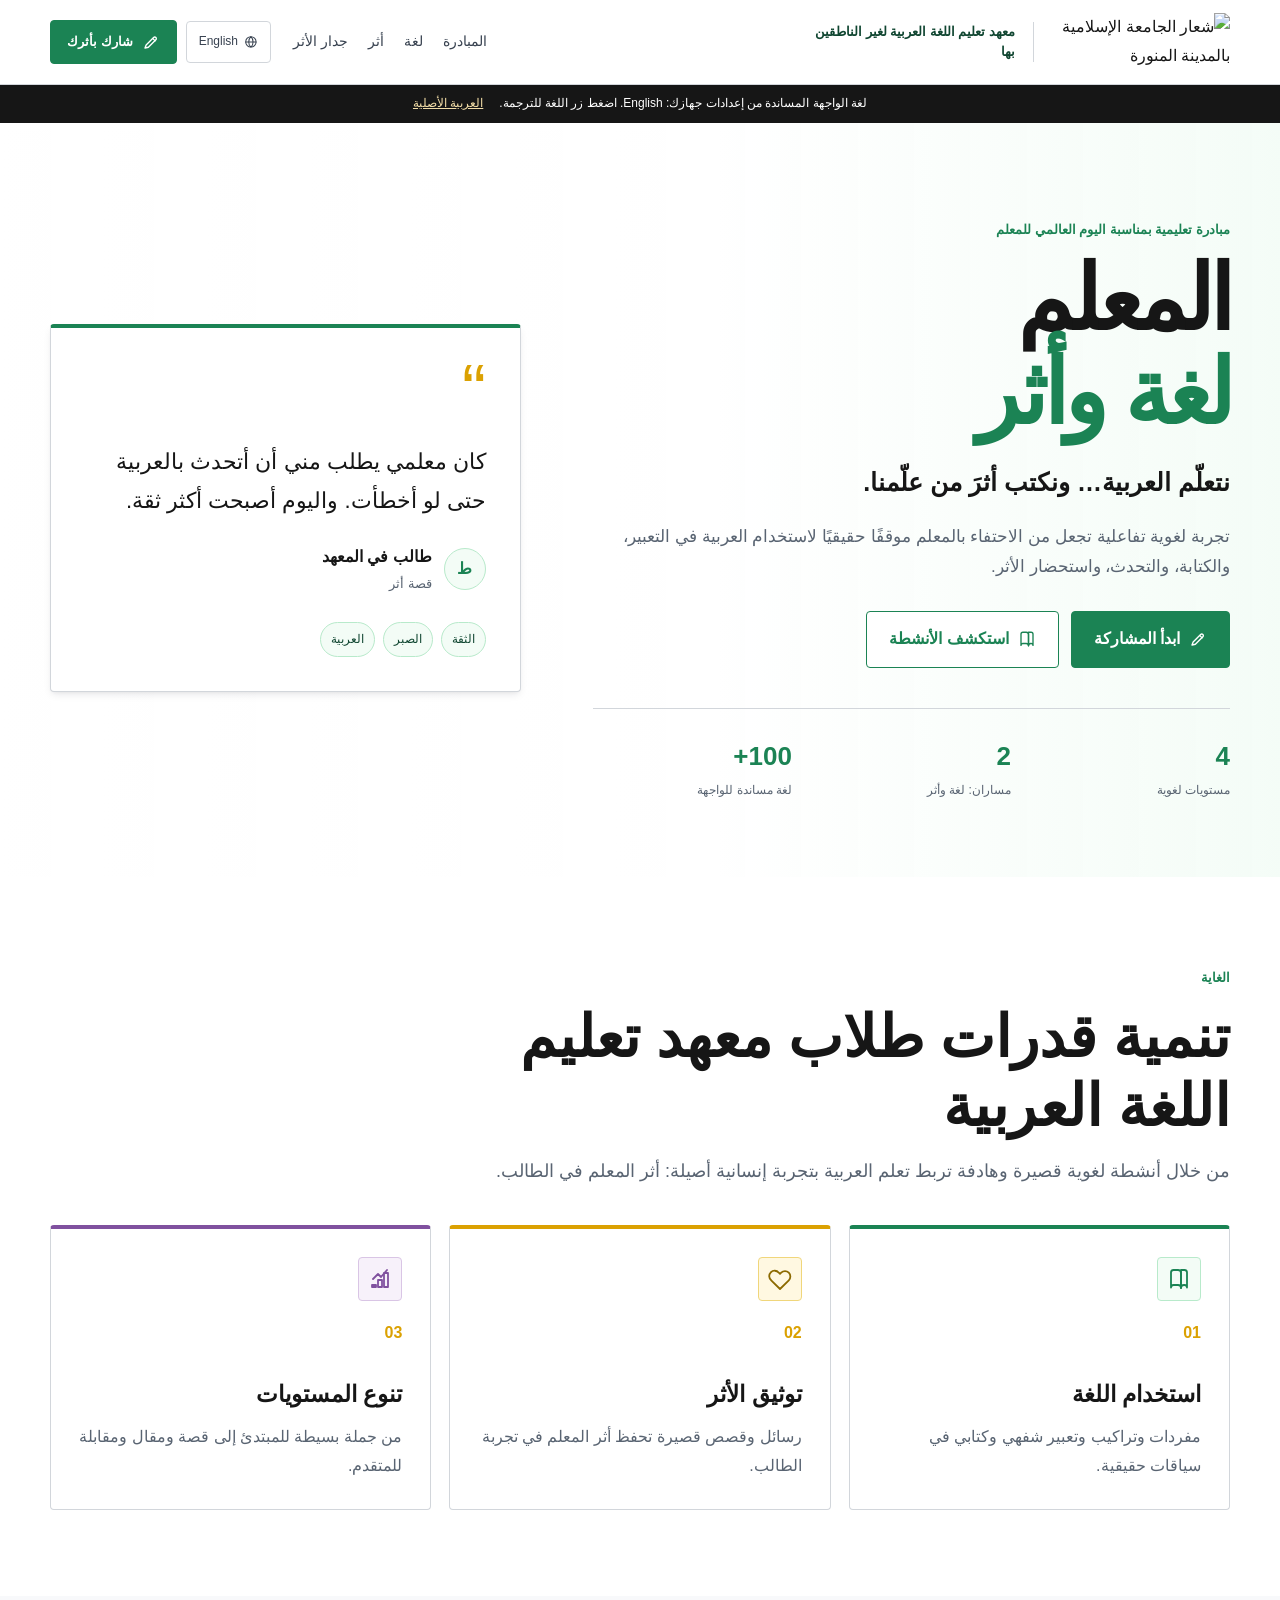
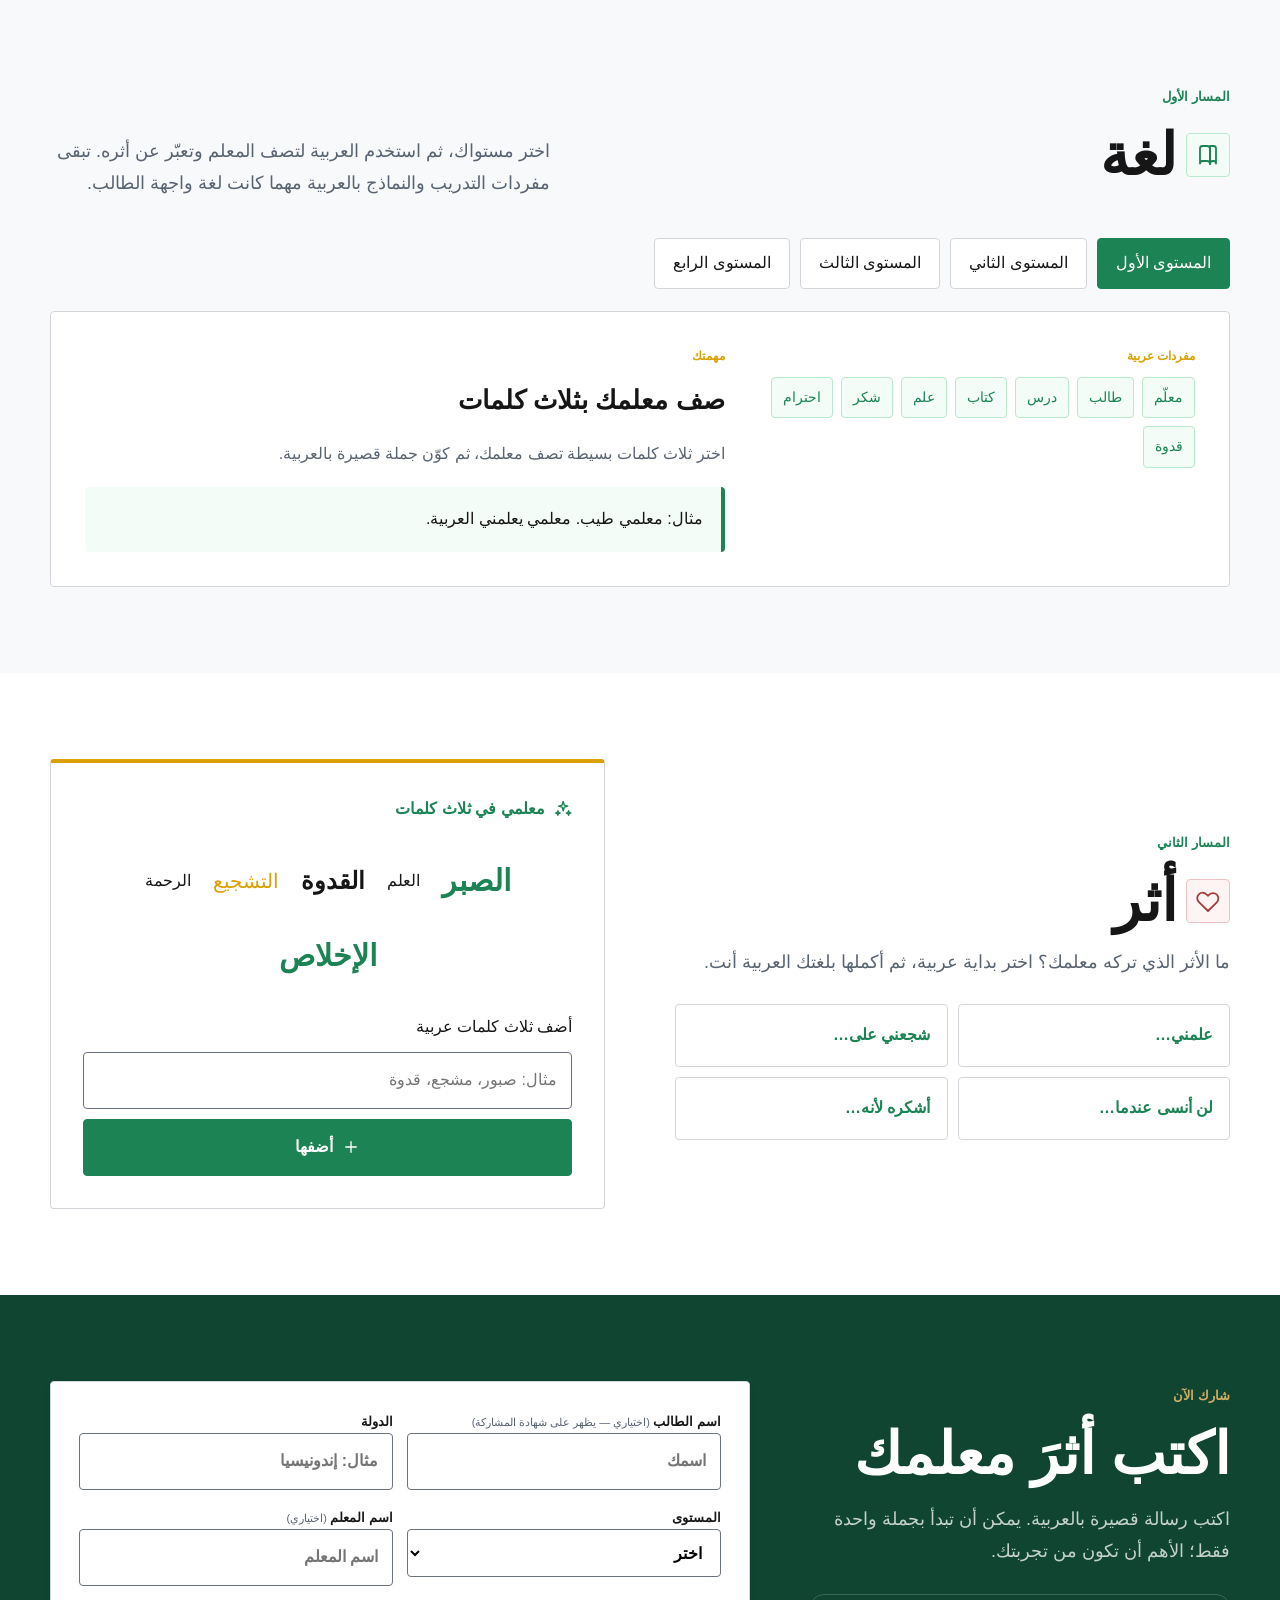
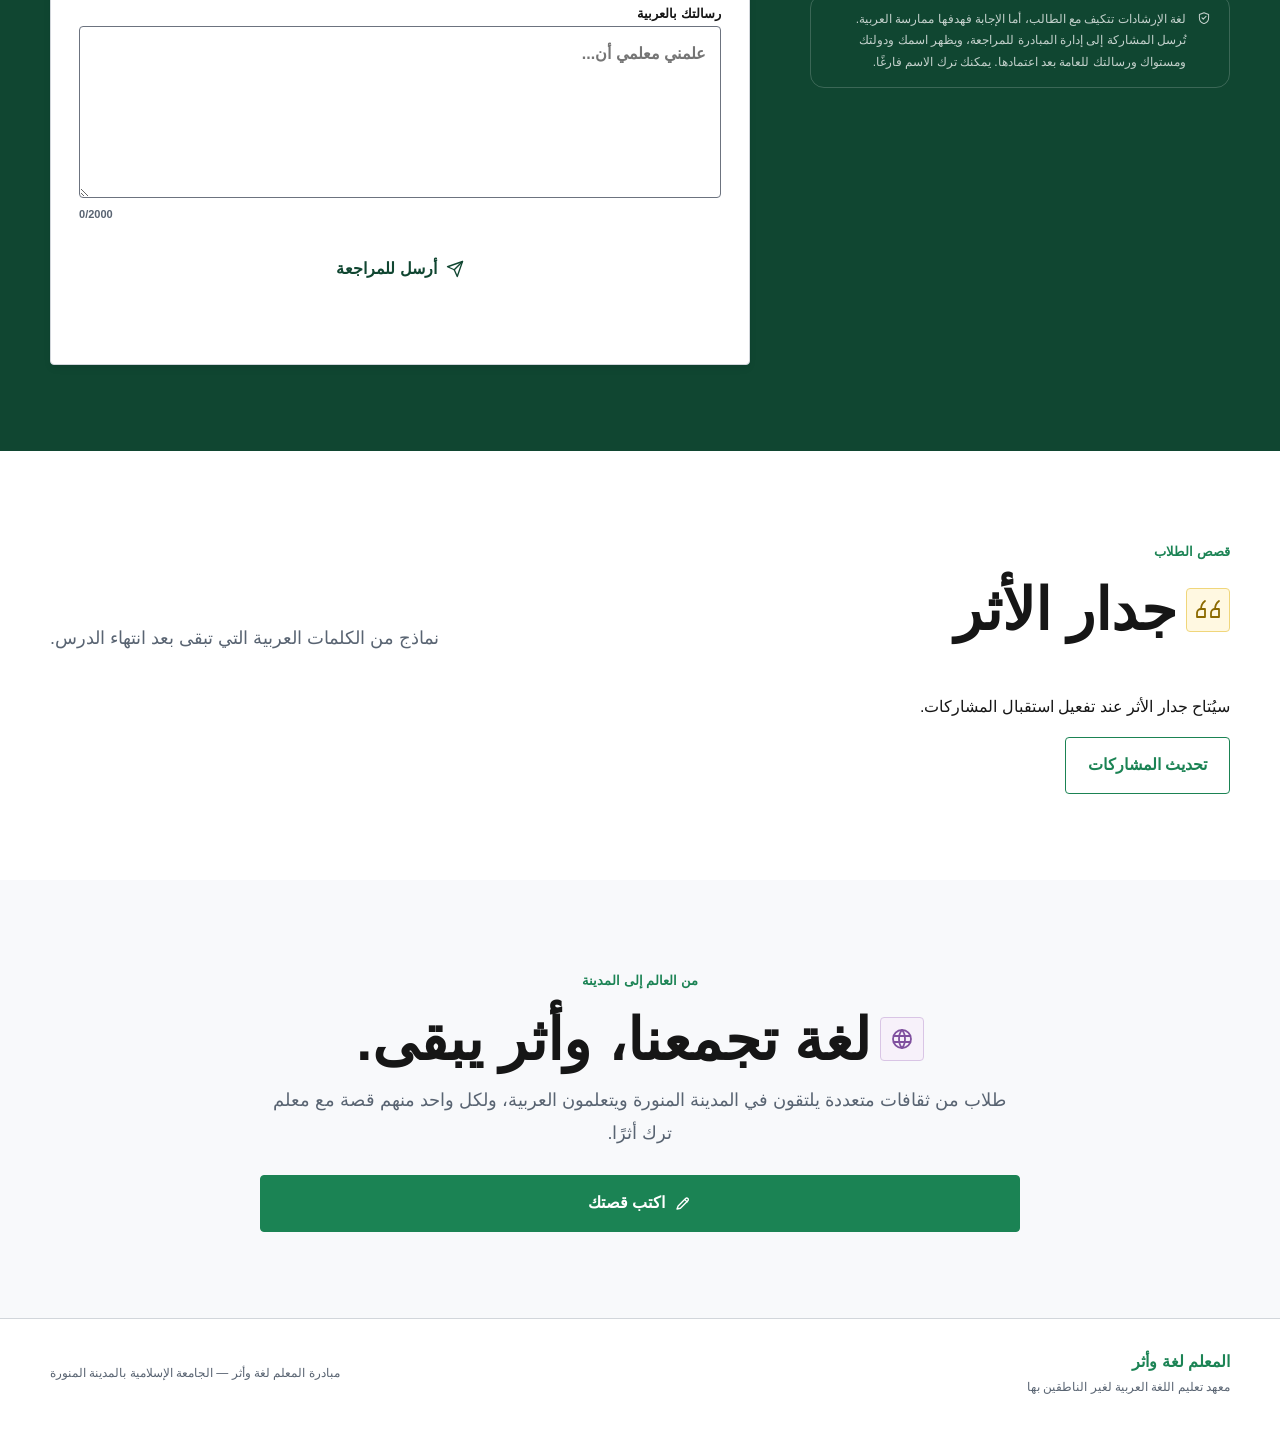
==== commit c9fbce4f: "Keep translation optional while students write" ====
--- a/index.html
+++ b/index.html
@@ -278,6 +278,6 @@
 
   <script src="supabase-config.js?v=1"></script>
   <script src="supabase-client.js?v=2"></script>
-  <script src="script.js?v=8"></script>
+  <script src="script.js?v=9"></script>
 </body>
 </html>
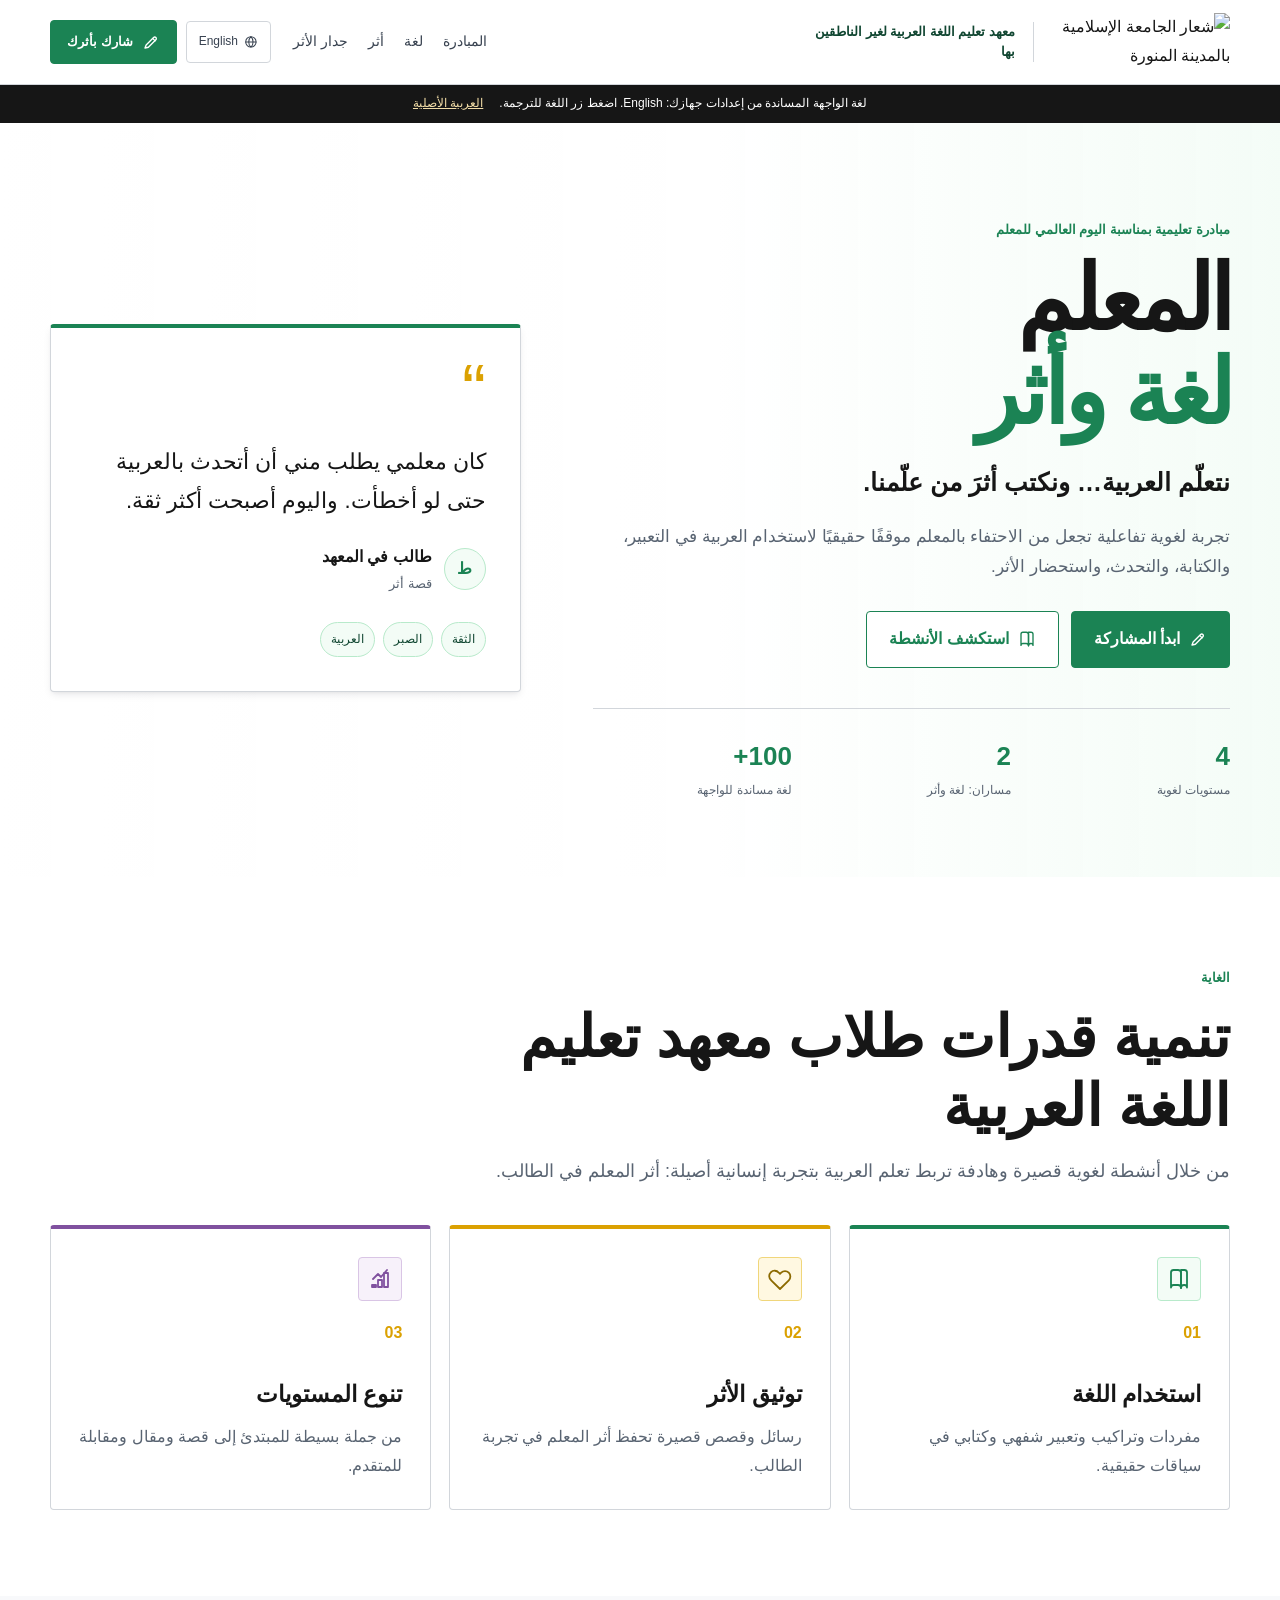
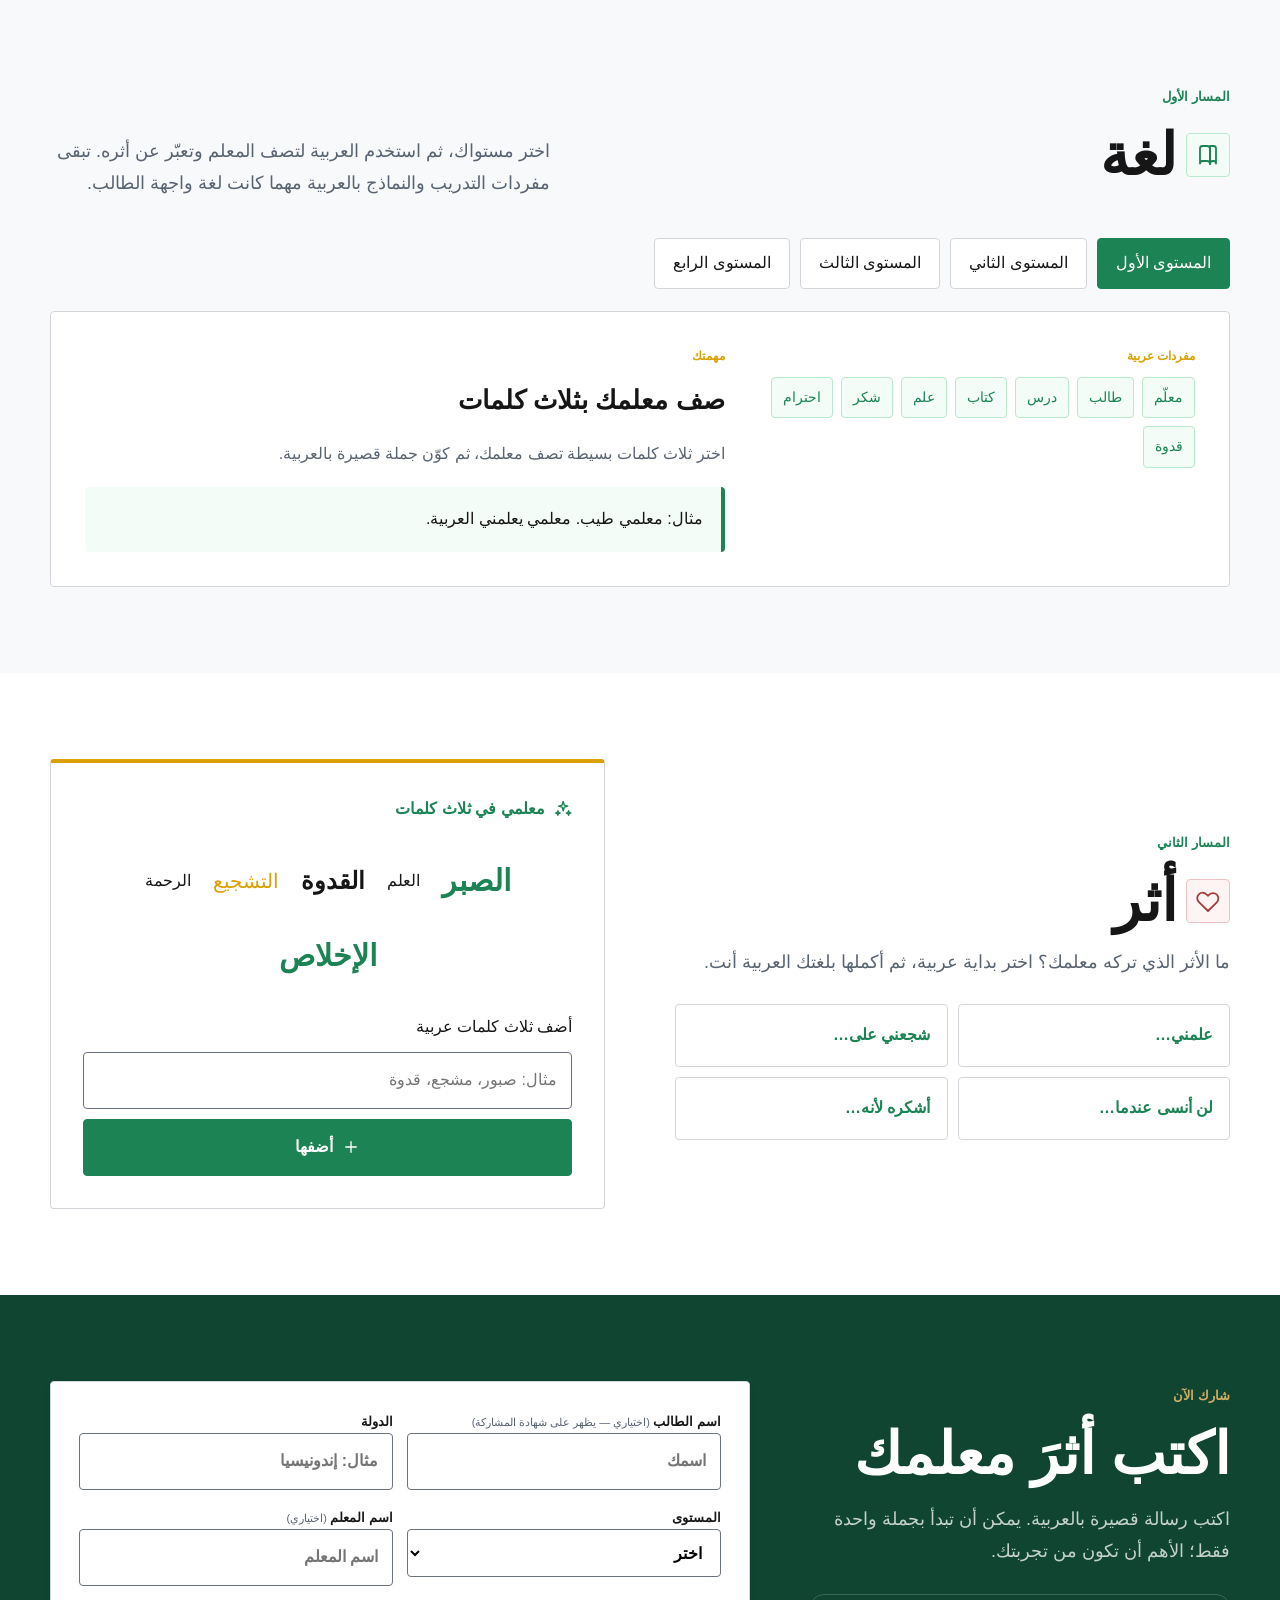
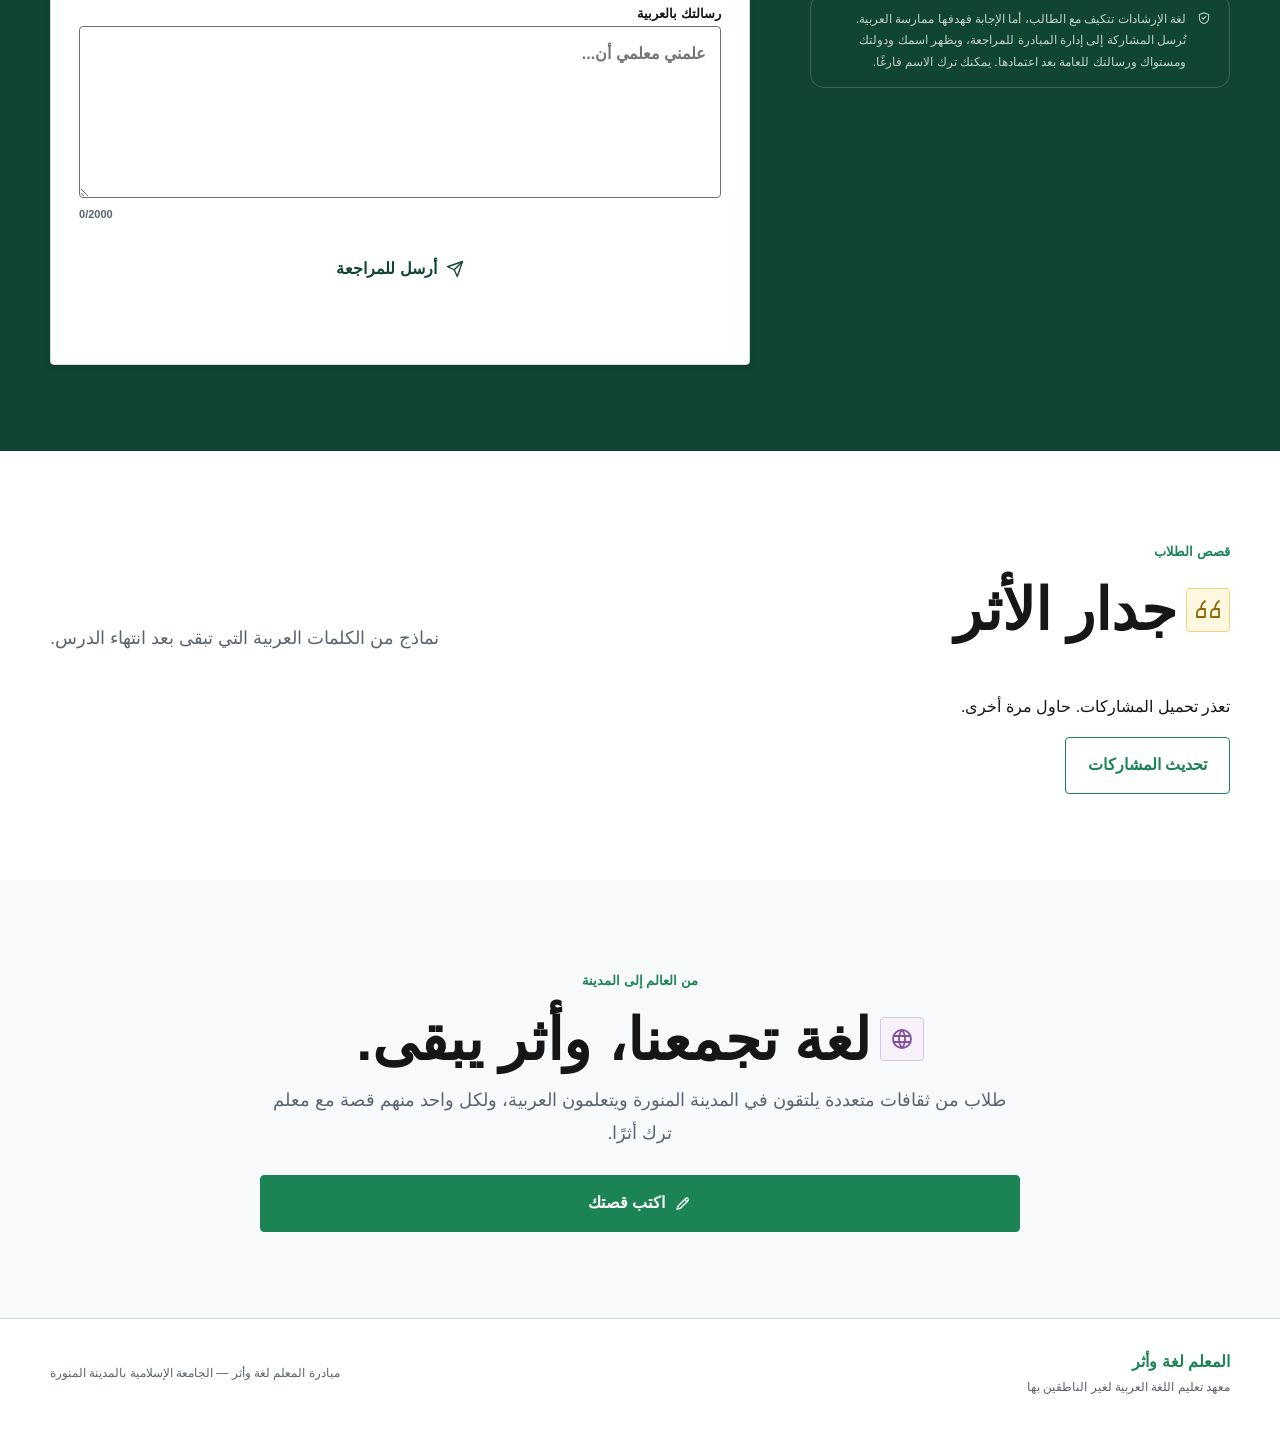
==== commit 87583d54: "Connect live moderated Supabase submissions" ====
--- a/index.html
+++ b/index.html
@@ -276,7 +276,7 @@
     </div>
   </footer>
 
-  <script src="supabase-config.js?v=1"></script>
+  <script src="supabase-config.js?v=2"></script>
   <script src="supabase-client.js?v=2"></script>
   <script src="script.js?v=9"></script>
 </body>
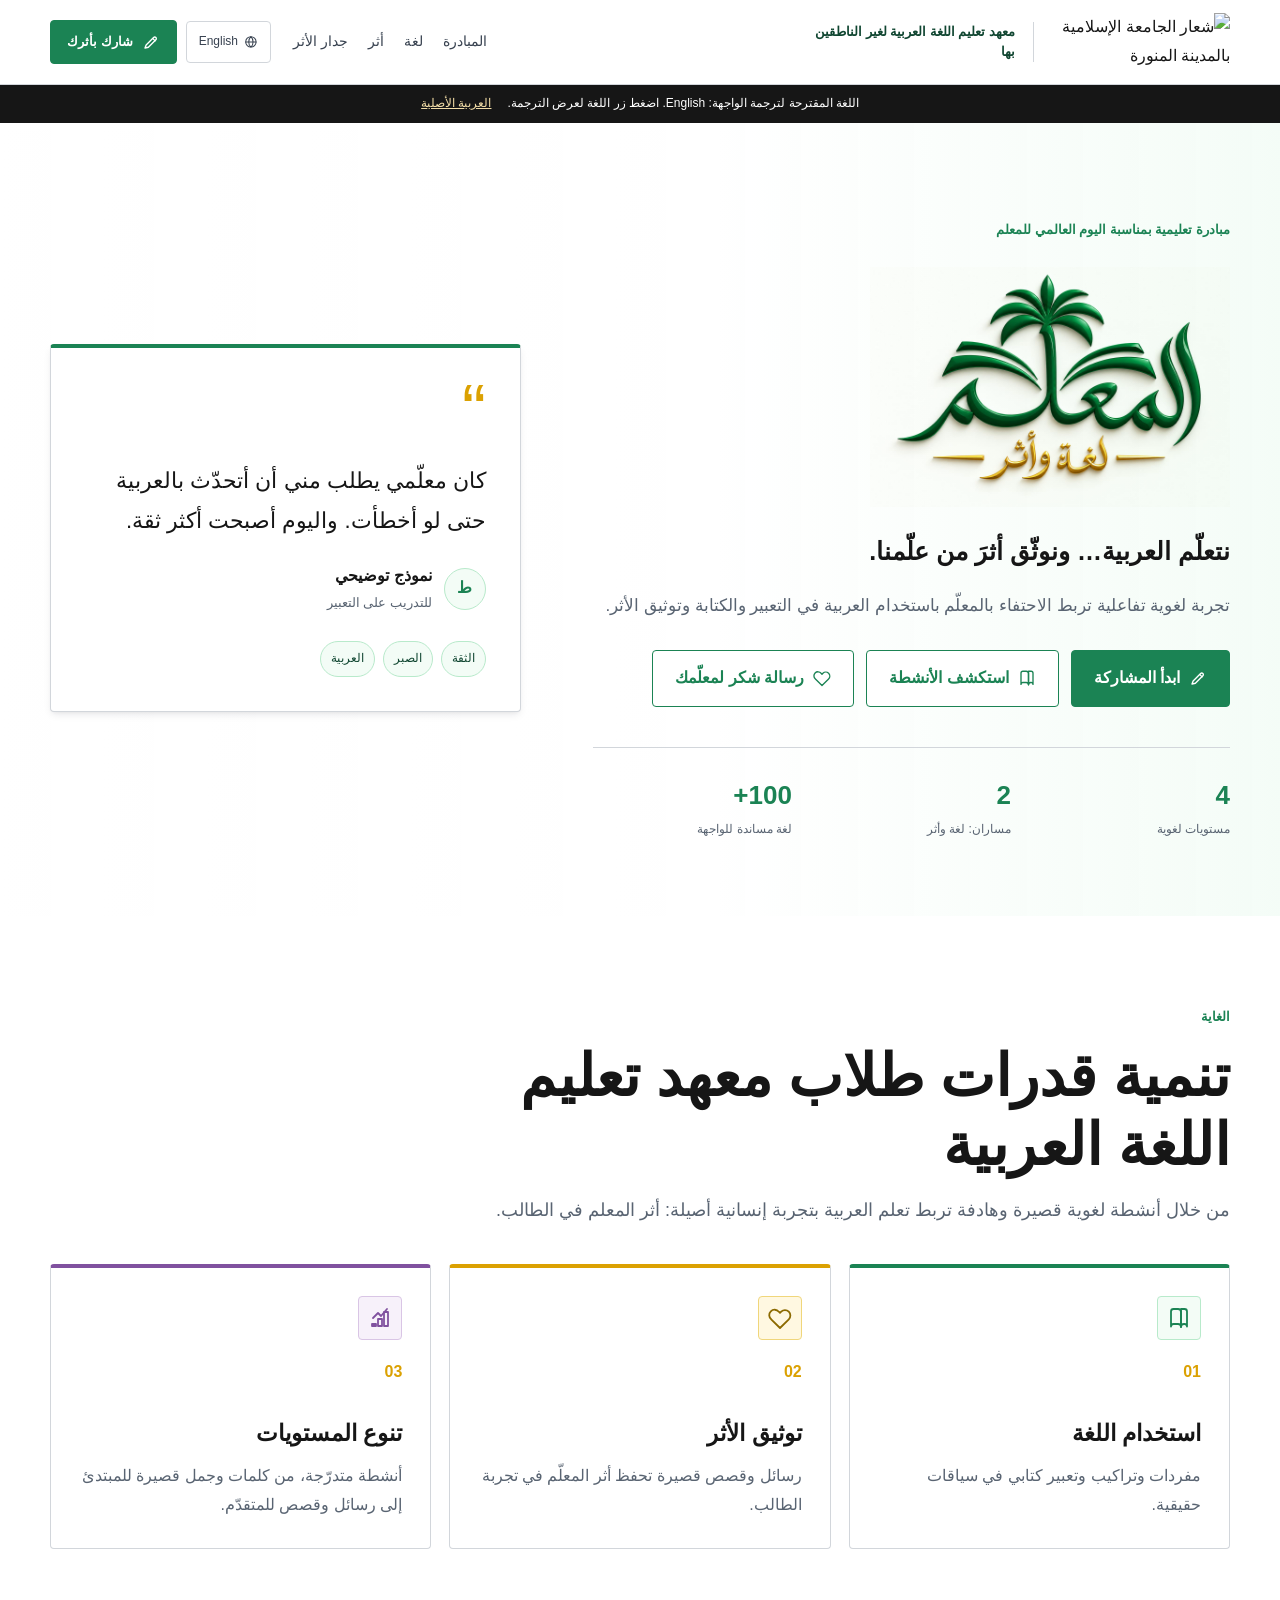
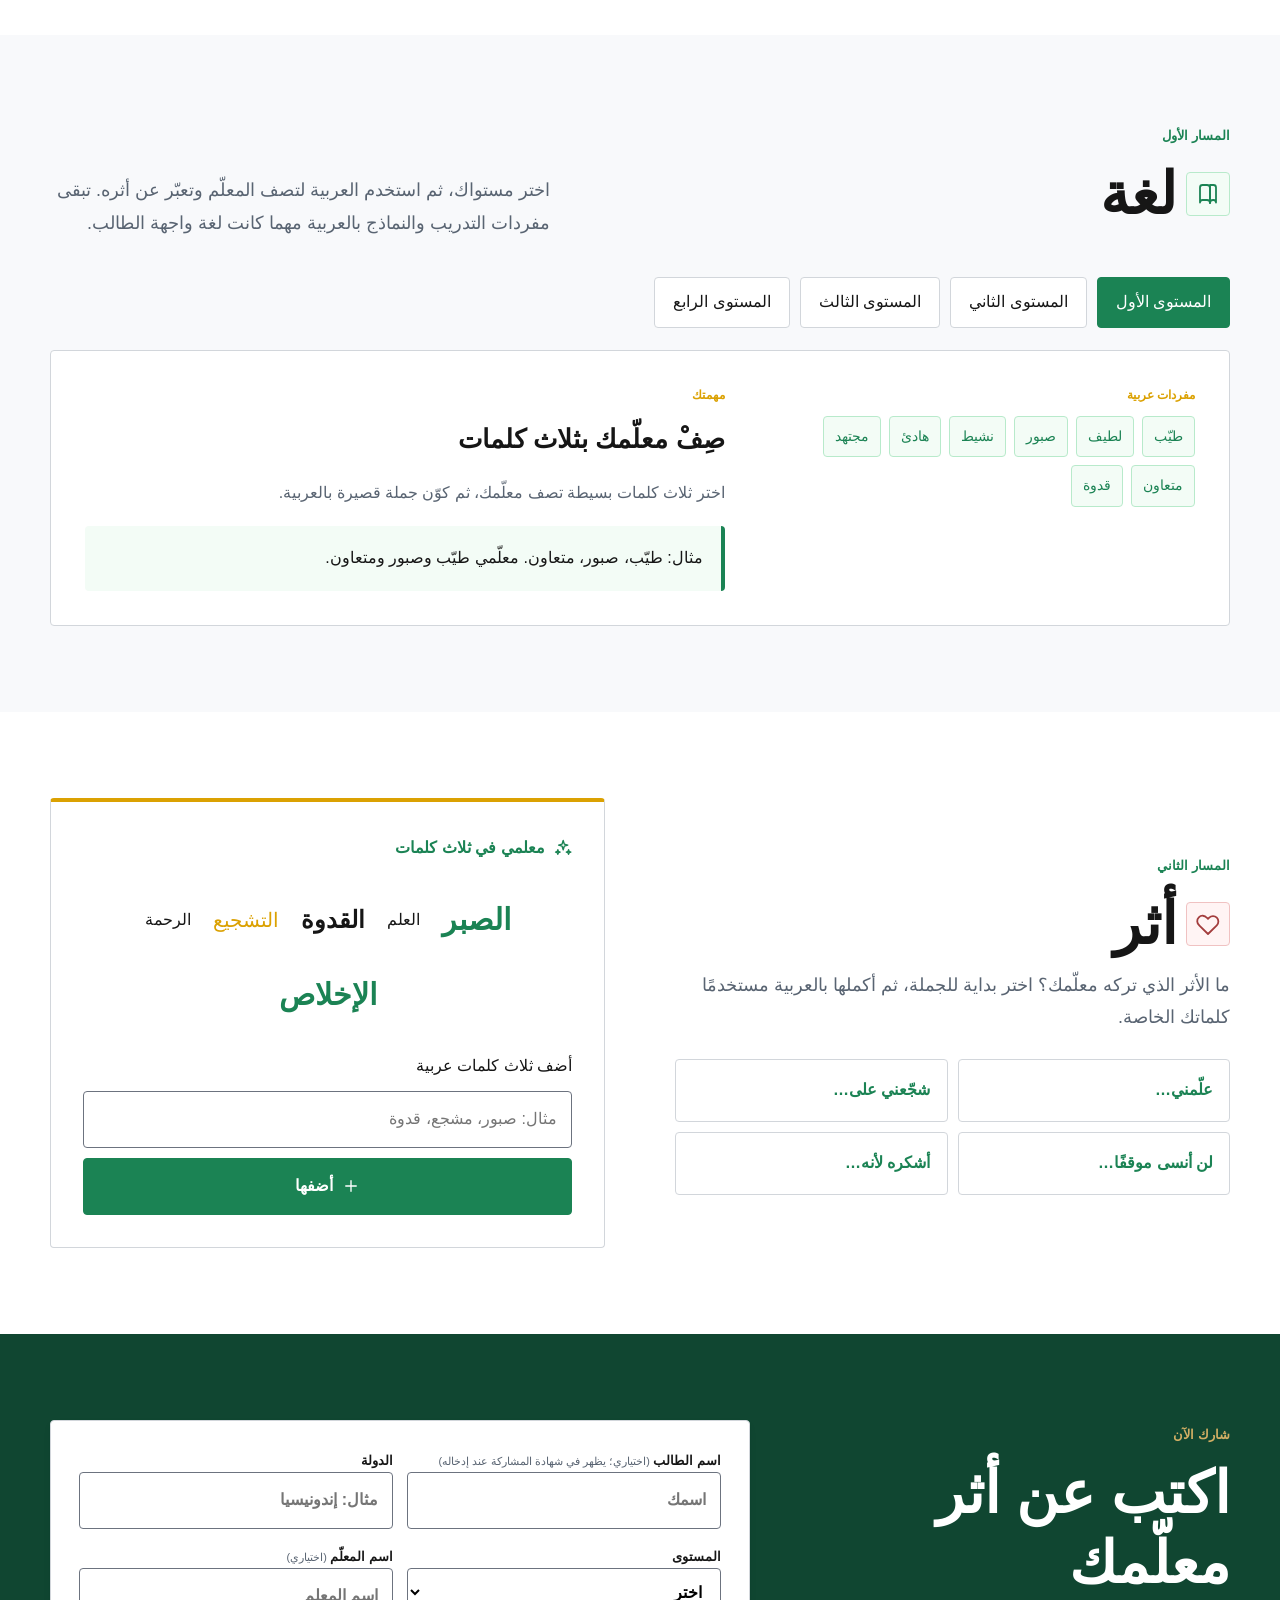
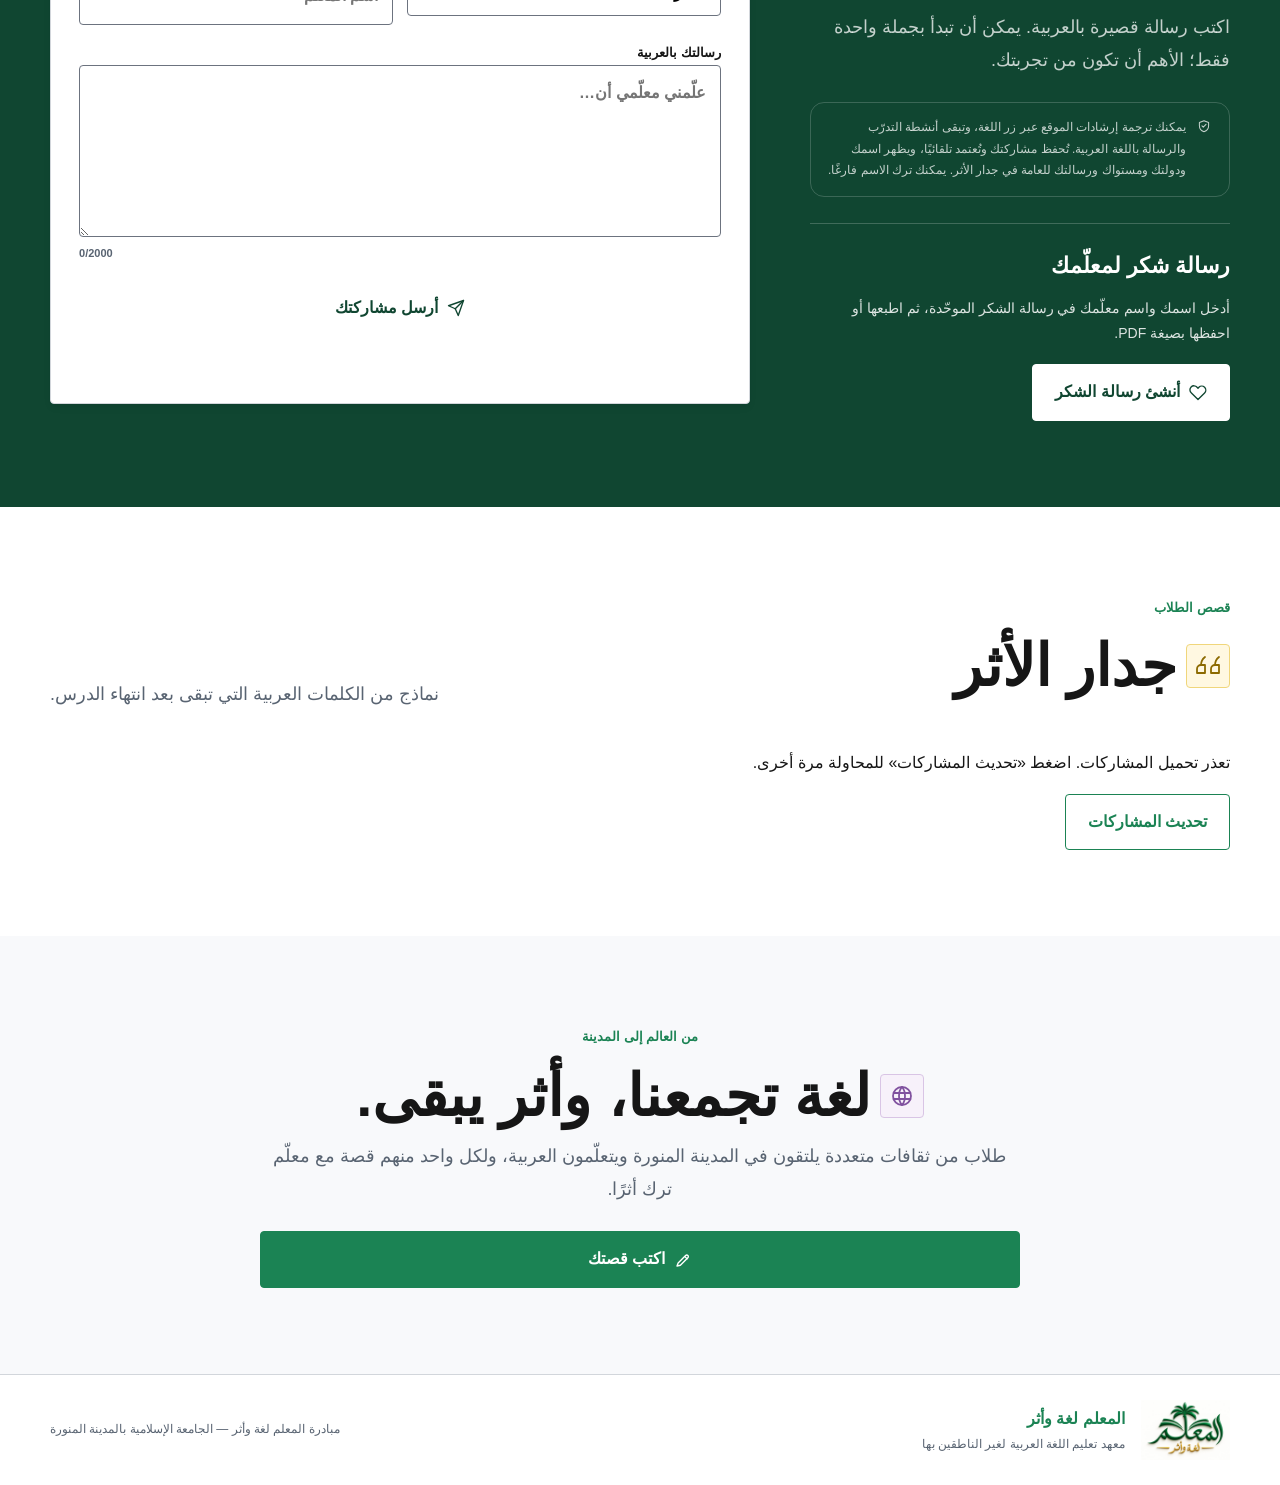
==== commit 2cea9a85: "Publish approved logo, fixed teacher thank-you letters and automatic participation certificates" ====
--- a/index.html
+++ b/index.html
@@ -7,7 +7,7 @@
   <meta name="description" content="مبادرة المعلم لغة وأثر — معهد تعليم اللغة العربية بالجامعة الإسلامية بالمدينة المنورة">
   <title>المعلم لغة وأثر</title>
   <link rel="icon" type="image/svg+xml" href="favicon.svg">
-  <link rel="stylesheet" href="style.css?v=7">
+  <link rel="stylesheet" href="style.css?v=9">
 </head>
 <body>
   <svg class="svg-sprite" aria-hidden="true" focusable="false">
@@ -53,7 +53,7 @@
         <button id="menuButton" class="menu-button" type="button" aria-label="فتح القائمة" aria-controls="mobileNavWrap" aria-expanded="false">
           <span></span><span></span><span></span>
         </button>
-        <button id="languageButton" class="language-button" type="button" title="عرض الصفحة بلغة الطالب">
+        <button id="languageButton" class="language-button" type="button" title="ترجمة إرشادات الموقع إلى لغة جهازك">
           <svg class="icon" aria-hidden="true" focusable="false"><use href="#i-globe"></use></svg>
           <span id="languageStatus">لغة الطالب</span>
         </button>
@@ -66,6 +66,7 @@
         <a href="#language">لغة</a>
         <a href="#impact">أثر</a>
         <a href="#wall">جدار الأثر</a>
+        <a href="thank-you.html">رسالة شكر لمعلّمك</a>
         <a class="mobile-cta" href="#participate"><svg class="icon" aria-hidden="true"><use href="#i-pen"></use></svg><span>شارك بأثرك</span></a>
       </nav>
     </div>
@@ -73,7 +74,7 @@
 
   <div class="language-notice" id="languageNotice" hidden>
     <div class="container language-notice-inner">
-      <span id="languageNoticeText">يتم ضبط لغة الواجهة تلقائيًا حسب لغة جهاز الطالب.</span>
+      <span id="languageNoticeText">يمكنك ترجمة إرشادات الموقع إلى لغة جهازك باستخدام زر اللغة.</span>
       <a id="keepArabic" href="?stay=ar">العربية الأصلية</a>
     </div>
   </div>
@@ -84,12 +85,13 @@
       <div class="container hero-grid">
         <div class="hero-copy">
           <span class="eyebrow">مبادرة تعليمية بمناسبة اليوم العالمي للمعلم</span>
-          <h1 translate="no"><span class="title-main">المعلم</span><br><span class="title-sub">لغة وأثر</span></h1>
-          <p class="hero-lead">نتعلّم العربية… ونكتب أثرَ من علّمنا.</p>
-          <p class="hero-text">تجربة لغوية تفاعلية تجعل من الاحتفاء بالمعلم موقفًا حقيقيًا لاستخدام العربية في التعبير، والكتابة، والتحدث، واستحضار الأثر.</p>
+          <h1 class="initiative-title" translate="no"><span class="visually-hidden">المعلم لغة وأثر</span><img class="initiative-logo" src="initiative-logo.jpg?v=1" width="1536" height="1024" alt="" fetchpriority="high" decoding="async"></h1>
+          <p class="hero-lead">نتعلّم العربية… ونوثّق أثرَ من علّمنا.</p>
+          <p class="hero-text">تجربة لغوية تفاعلية تربط الاحتفاء بالمعلّم باستخدام العربية في التعبير والكتابة وتوثيق الأثر.</p>
           <div class="hero-actions">
             <a class="btn" href="#participate"><svg class="icon" aria-hidden="true"><use href="#i-pen"></use></svg><span>ابدأ المشاركة</span></a>
             <a class="btn btn-ghost" href="#language"><svg class="icon" aria-hidden="true"><use href="#i-book"></use></svg><span>استكشف الأنشطة</span></a>
+            <a class="btn btn-ghost" href="thank-you.html"><svg class="icon" aria-hidden="true"><use href="#i-heart"></use></svg><span>رسالة شكر لمعلّمك</span></a>
           </div>
           <div class="hero-metrics" aria-label="محاور المبادرة">
             <div><b>4</b><span>مستويات لغوية</span></div>
@@ -100,10 +102,10 @@
 
         <div class="hero-card">
           <div class="quote-mark">“</div>
-          <p translate="no">كان معلمي يطلب مني أن أتحدث بالعربية حتى لو أخطأت. واليوم أصبحت أكثر ثقة.</p>
+          <p translate="no">كان معلّمي يطلب مني أن أتحدّث بالعربية حتى لو أخطأت. واليوم أصبحت أكثر ثقة.</p>
           <div class="student">
             <span class="avatar">ط</span>
-            <div><strong>طالب في المعهد</strong><small>قصة أثر</small></div>
+            <div><strong>نموذج توضيحي</strong><small>للتدريب على التعبير</small></div>
           </div>
           <div class="mini-tags" translate="no"><span>الثقة</span><span>الصبر</span><span>العربية</span></div>
         </div>
@@ -122,19 +124,19 @@
             <span class="feature-icon" aria-hidden="true"><svg class="icon icon-lg"><use href="#i-book"></use></svg></span>
             <span class="num">01</span>
             <h3>استخدام اللغة</h3>
-            <p>مفردات وتراكيب وتعبير شفهي وكتابي في سياقات حقيقية.</p>
+            <p>مفردات وتراكيب وتعبير كتابي في سياقات حقيقية.</p>
           </article>
           <article>
             <span class="feature-icon" aria-hidden="true"><svg class="icon icon-lg"><use href="#i-heart"></use></svg></span>
             <span class="num">02</span>
             <h3>توثيق الأثر</h3>
-            <p>رسائل وقصص قصيرة تحفظ أثر المعلم في تجربة الطالب.</p>
+            <p>رسائل وقصص قصيرة تحفظ أثر المعلّم في تجربة الطالب.</p>
           </article>
           <article>
             <span class="feature-icon" aria-hidden="true"><svg class="icon icon-lg"><use href="#i-levels"></use></svg></span>
             <span class="num">03</span>
             <h3>تنوع المستويات</h3>
-            <p>من جملة بسيطة للمبتدئ إلى قصة ومقال ومقابلة للمتقدم.</p>
+            <p>أنشطة متدرّجة، من كلمات وجمل قصيرة للمبتدئ إلى رسائل وقصص للمتقدّم.</p>
           </article>
         </div>
       </div>
@@ -147,7 +149,7 @@
             <span class="kicker">المسار الأول</span>
             <div class="title-with-icon"><span class="section-icon" aria-hidden="true"><svg class="icon icon-lg"><use href="#i-book"></use></svg></span><h2 translate="no">لغة</h2></div>
           </div>
-          <p>اختر مستواك، ثم استخدم العربية لتصف المعلم وتعبّر عن أثره. تبقى مفردات التدريب والنماذج بالعربية مهما كانت لغة واجهة الطالب.</p>
+          <p>اختر مستواك، ثم استخدم العربية لتصف المعلّم وتعبّر عن أثره. تبقى مفردات التدريب والنماذج بالعربية مهما كانت لغة واجهة الطالب.</p>
         </div>
 
         <div class="level-tabs" role="tablist" aria-label="المستويات اللغوية">
@@ -177,11 +179,11 @@
         <div>
           <span class="kicker">المسار الثاني</span>
           <div class="title-with-icon"><span class="section-icon impact" aria-hidden="true"><svg class="icon icon-lg"><use href="#i-heart"></use></svg></span><h2 translate="no">أثر</h2></div>
-          <p class="large-copy">ما الأثر الذي تركه معلمك؟ اختر بداية عربية، ثم أكملها بلغتك العربية أنت.</p>
+          <p class="large-copy">ما الأثر الذي تركه معلّمك؟ اختر بداية للجملة، ثم أكملها بالعربية مستخدمًا كلماتك الخاصة.</p>
           <div class="prompt-list" translate="no">
-            <button data-prompt="علمني معلمي أن ">علمني…</button>
-            <button data-prompt="شجعني معلمي على ">شجعني على…</button>
-            <button data-prompt="لن أنسى عندما ">لن أنسى عندما…</button>
+            <button data-prompt="علّمني معلّمي أن ">علّمني…</button>
+            <button data-prompt="شجّعني معلّمي على ">شجّعني على…</button>
+            <button data-prompt="لن أنسى موقفًا مع معلّمي عندما ">لن أنسى موقفًا…</button>
             <button data-prompt="أشكره لأنه ">أشكره لأنه…</button>
           </div>
         </div>
@@ -203,14 +205,19 @@
       <div class="container form-grid">
         <div>
           <span class="kicker kicker-light">شارك الآن</span>
-          <h2>اكتب أثرَ معلمك</h2>
+          <h2>اكتب عن أثر معلّمك</h2>
           <p>اكتب رسالة قصيرة بالعربية. يمكن أن تبدأ بجملة واحدة فقط؛ الأهم أن تكون من تجربتك.</p>
-          <div class="privacy-note"><svg class="icon" aria-hidden="true"><use href="#i-shield"></use></svg><span>لغة الإرشادات تتكيف مع الطالب، أما الإجابة فهدفها ممارسة العربية. تُرسل المشاركة إلى إدارة المبادرة للمراجعة، ويظهر اسمك ودولتك ومستواك ورسالتك للعامة بعد اعتمادها. يمكنك ترك الاسم فارغًا.</span></div>
+          <div class="privacy-note"><svg class="icon" aria-hidden="true"><use href="#i-shield"></use></svg><span>يمكنك ترجمة إرشادات الموقع عبر زر اللغة، وتبقى أنشطة التدرّب والرسالة باللغة العربية. تُحفظ مشاركتك وتُعتمد تلقائيًا، ويظهر اسمك ودولتك ومستواك ورسالتك للعامة في جدار الأثر. يمكنك ترك الاسم فارغًا.</span></div>
+          <div class="thank-link-card">
+            <h3>رسالة شكر لمعلّمك</h3>
+            <p>أدخل اسمك واسم معلّمك في رسالة الشكر الموحّدة، ثم اطبعها أو احفظها بصيغة PDF.</p>
+            <a class="btn btn-light" href="thank-you.html"><svg class="icon" aria-hidden="true"><use href="#i-heart"></use></svg><span>أنشئ رسالة الشكر</span></a>
+          </div>
         </div>
 
         <form class="impact-form" id="impactForm">
           <div class="field-grid">
-            <label>اسم الطالب <small>(اختياري — يظهر على شهادة المشاركة)</small>
+            <label>اسم الطالب <small>(اختياري؛ يظهر في شهادة المشاركة عند إدخاله)</small>
               <input name="student" maxlength="40" placeholder="اسمك">
             </label>
             <label>الدولة
@@ -227,15 +234,15 @@
                 <option>المستوى الرابع</option>
               </select>
             </label>
-            <label>اسم المعلم <small>(اختياري)</small>
+            <label>اسم المعلّم <small>(اختياري)</small>
               <input name="teacher" maxlength="40" placeholder="اسم المعلم">
             </label>
           </div>
           <label>رسالتك بالعربية
-            <textarea id="messageField" name="message" maxlength="2000" rows="5" placeholder="علمني معلمي أن..." required translate="no"></textarea>
+            <textarea id="messageField" name="message" maxlength="2000" rows="5" placeholder="علّمني معلّمي أن…" required translate="no"></textarea>
             <span class="counter"><b id="charCount">0</b>/2000</span>
           </label>
-          <button class="btn btn-light" type="submit"><svg class="icon" aria-hidden="true"><use href="#i-send"></use></svg><span>أرسل للمراجعة</span></button>
+          <button class="btn btn-light" type="submit"><svg class="icon" aria-hidden="true"><use href="#i-send"></use></svg><span>أرسل مشاركتك</span></button>
           <p class="form-status" id="formStatus" role="status"></p>
         </form>
       </div>
@@ -260,7 +267,7 @@
       <div class="container closing">
         <span class="kicker">من العالم إلى المدينة</span>
         <div class="title-with-icon title-center"><span class="section-icon world" aria-hidden="true"><svg class="icon icon-lg"><use href="#i-world"></use></svg></span><h2>لغة تجمعنا، وأثر يبقى.</h2></div>
-        <p>طلاب من ثقافات متعددة يلتقون في المدينة المنورة ويتعلمون العربية، ولكل واحد منهم قصة مع معلم ترك أثرًا.</p>
+        <p>طلاب من ثقافات متعددة يلتقون في المدينة المنورة ويتعلّمون العربية، ولكل واحد منهم قصة مع معلّم ترك أثرًا.</p>
         <a class="btn" href="#participate"><svg class="icon" aria-hidden="true"><use href="#i-pen"></use></svg><span>اكتب قصتك</span></a>
       </div>
     </section>
@@ -268,9 +275,9 @@
 
   <footer>
     <div class="container footer-inner">
-      <div>
-        <strong translate="no">المعلم لغة وأثر</strong>
-        <span>معهد تعليم اللغة العربية لغير الناطقين بها</span>
+      <div class="footer-brand">
+        <img class="footer-initiative-logo" src="initiative-logo.jpg?v=1" width="1536" height="1024" alt="" loading="lazy">
+        <div><strong translate="no">المعلم لغة وأثر</strong><span>معهد تعليم اللغة العربية لغير الناطقين بها</span></div>
       </div>
       <small>مبادرة المعلم لغة وأثر — الجامعة الإسلامية بالمدينة المنورة</small>
     </div>
@@ -278,6 +285,6 @@
 
   <script src="supabase-config.js?v=2"></script>
   <script src="supabase-client.js?v=2"></script>
-  <script src="script.js?v=9"></script>
+  <script src="script.js?v=10"></script>
 </body>
 </html>
--- a/style.css
+++ b/style.css
@@ -389,3 +389,14 @@
   .feature-icon,.section-icon{width:40px;height:40px}
   .title-center{flex-direction:column}
 }
+
+.visually-hidden{position:absolute;width:1px;height:1px;padding:0;margin:-1px;overflow:hidden;clip-path:inset(50%);white-space:nowrap;border:0}
+.hero h1.initiative-title{margin:14px 0 22px;line-height:1}
+.initiative-logo{display:block;width:360px;max-width:100%;height:auto;mix-blend-mode:multiply}
+.thank-link-card{margin-top:26px;padding-top:22px;border-top:1px solid rgba(255,255,255,.2)}
+.thank-link-card h3{margin:0 0 10px;font-size:22px;color:#fff}
+.thank-link-card p{font-size:14px;color:rgba(255,255,255,.85);margin:0 0 18px}
+.thank-link-card .btn{width:fit-content;max-width:100%;justify-content:center}
+.footer-brand{display:flex;align-items:center;gap:16px}
+.footer-initiative-logo{width:100px;max-width:28%;height:auto;flex:0 0 auto}
+@media(max-width:767px){.initiative-logo{width:320px}.thank-link-card .btn{width:100%}.footer-brand{gap:12px}}
